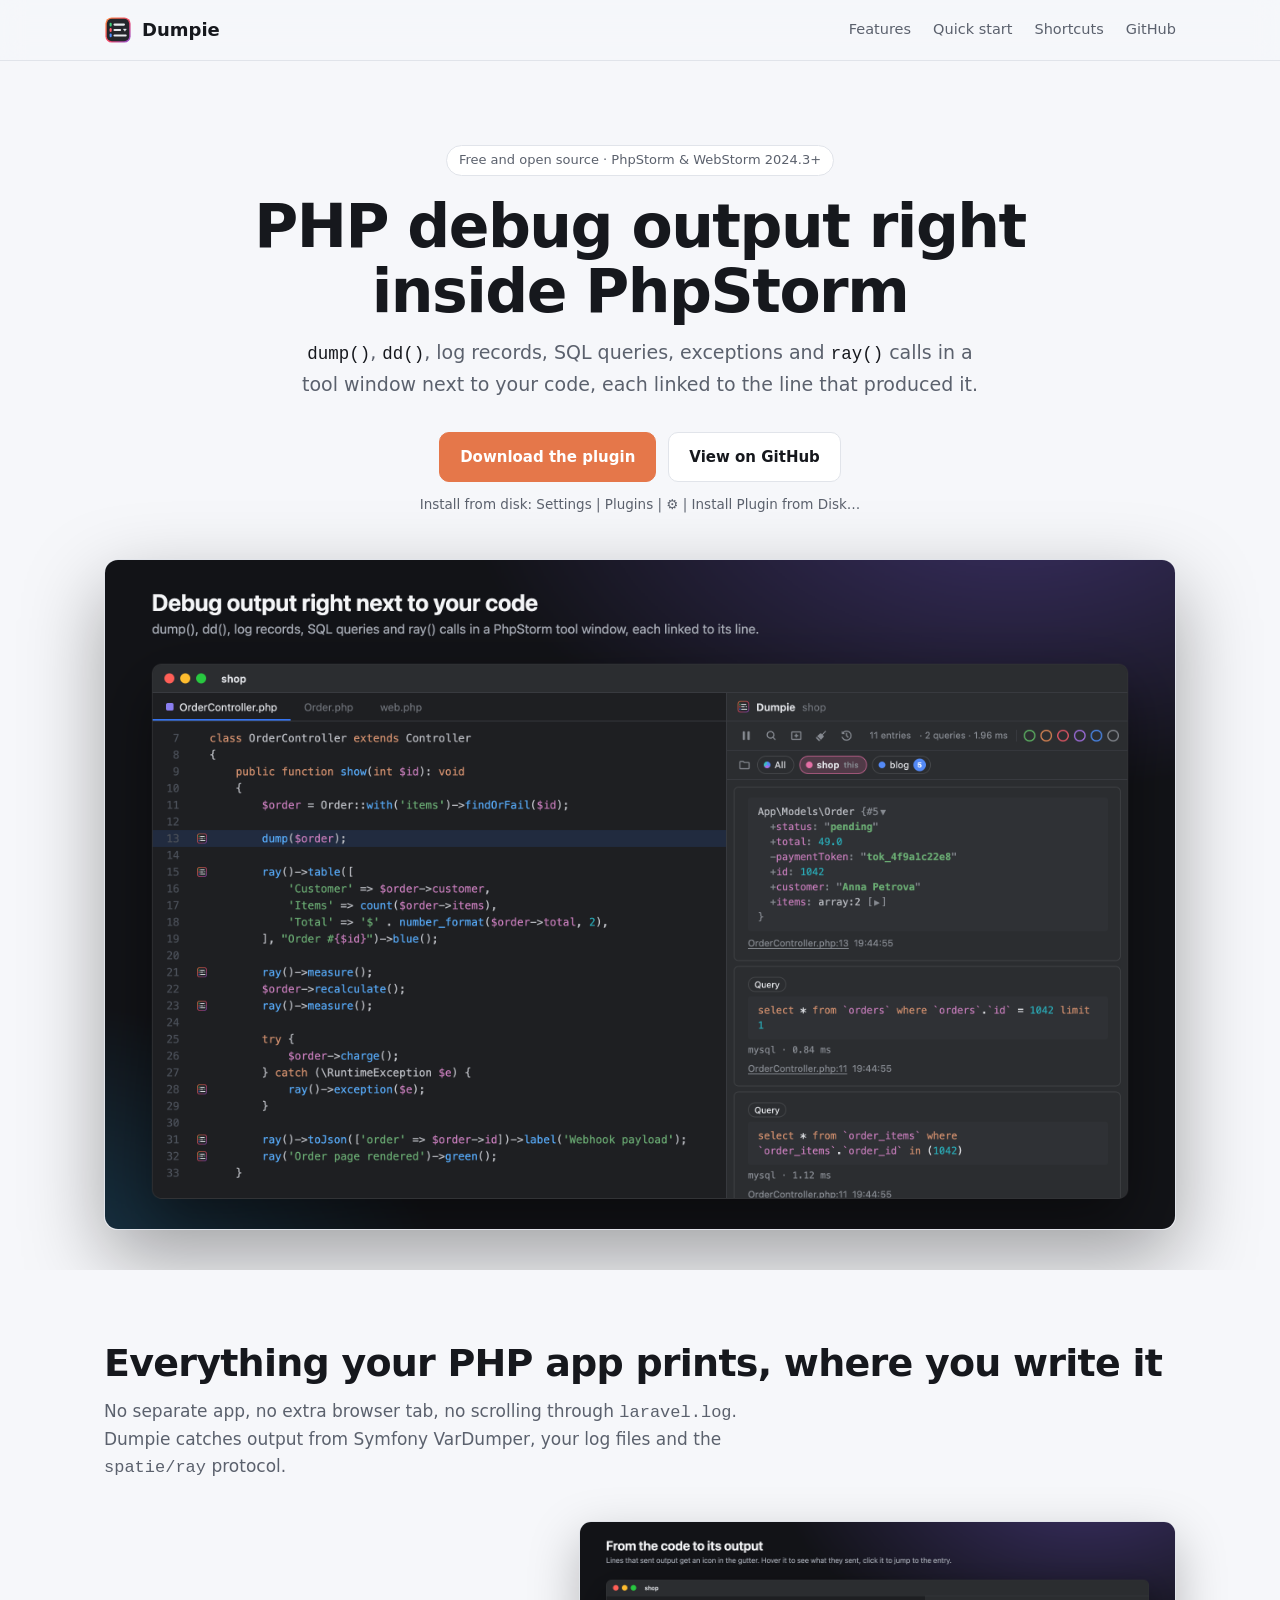
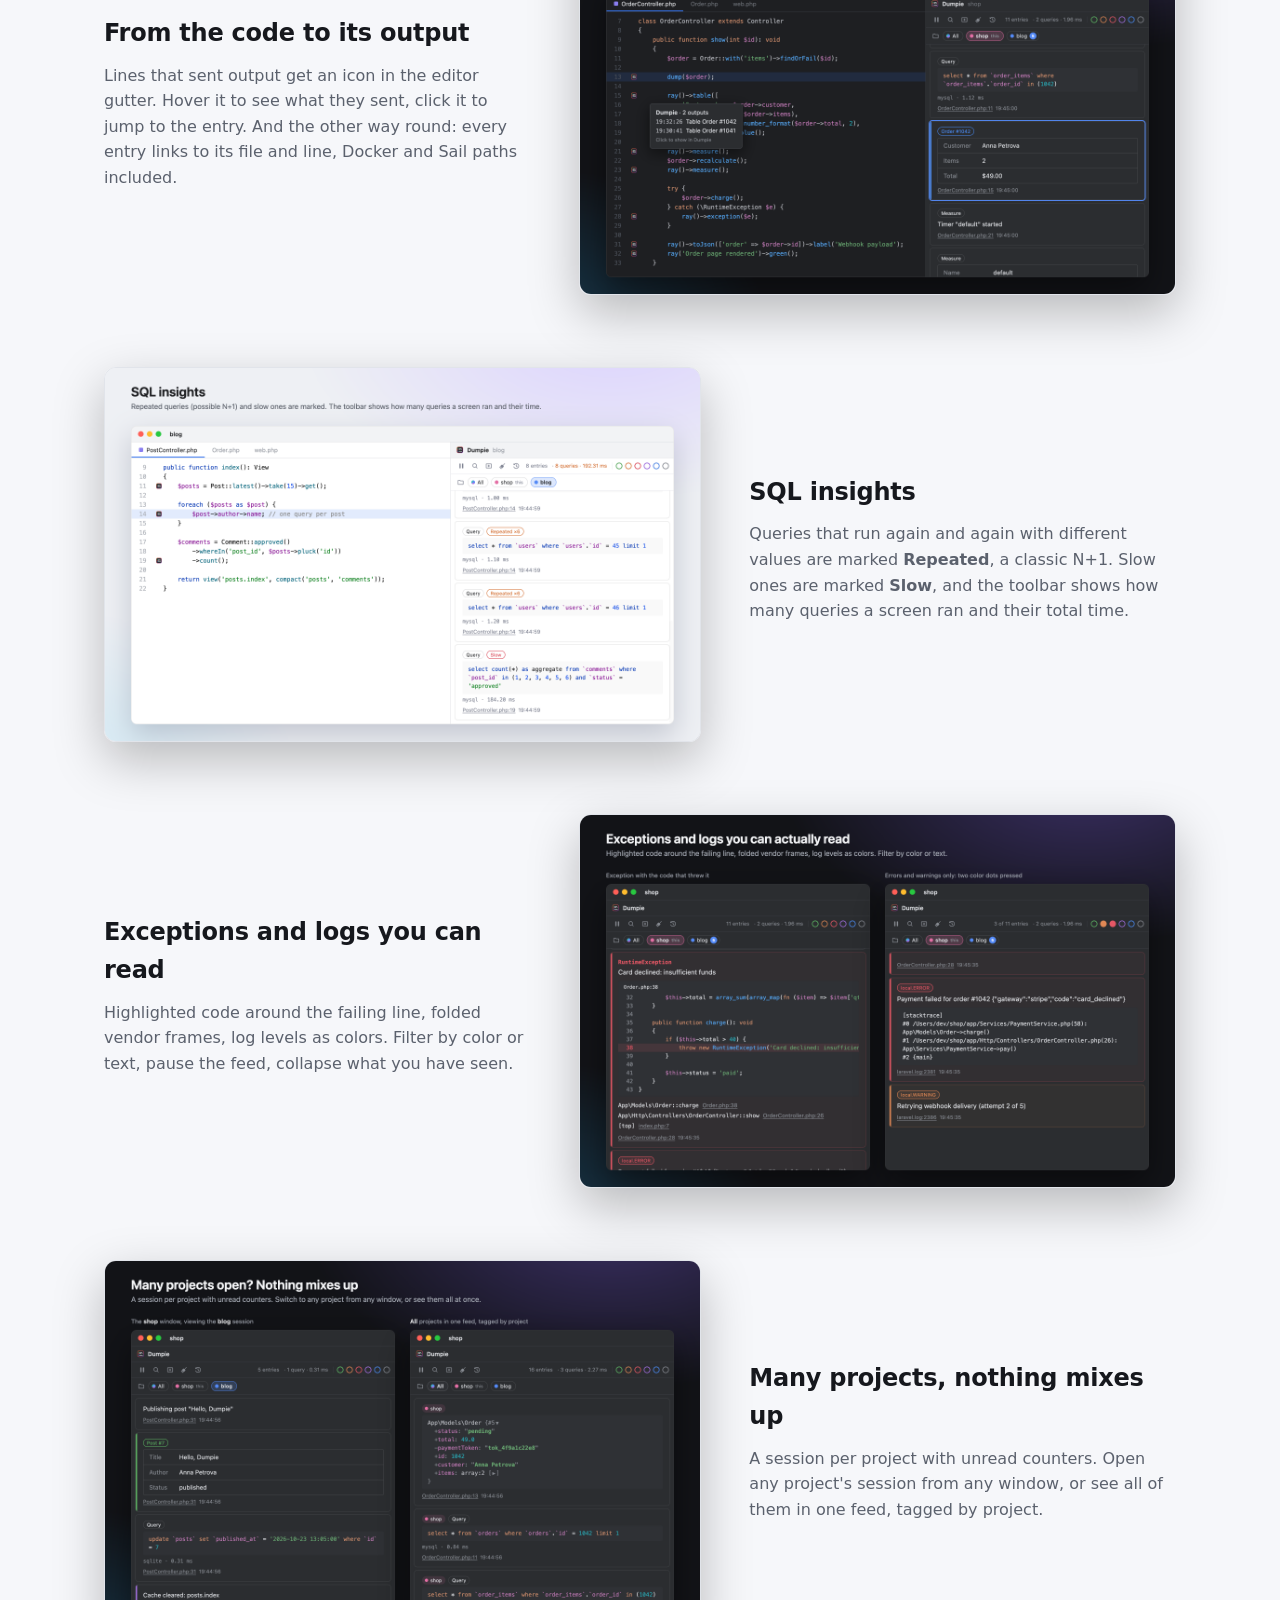
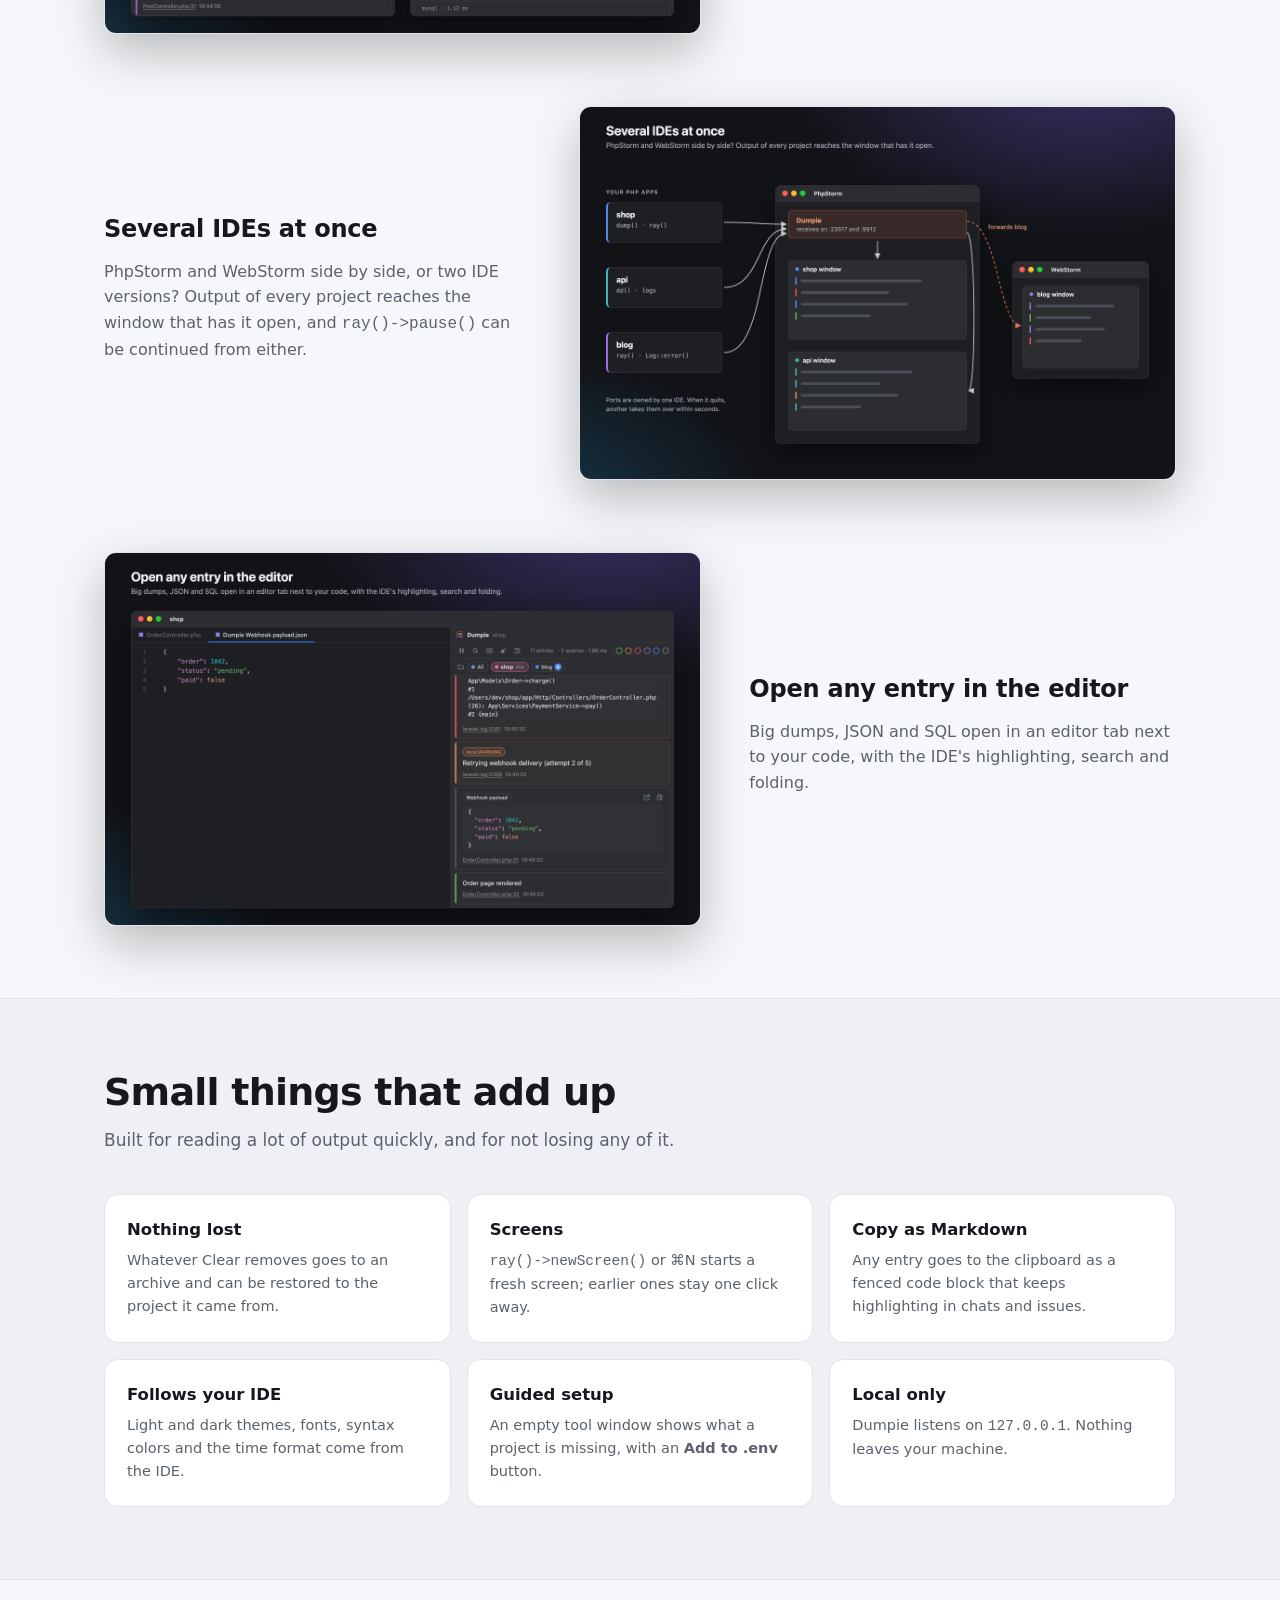
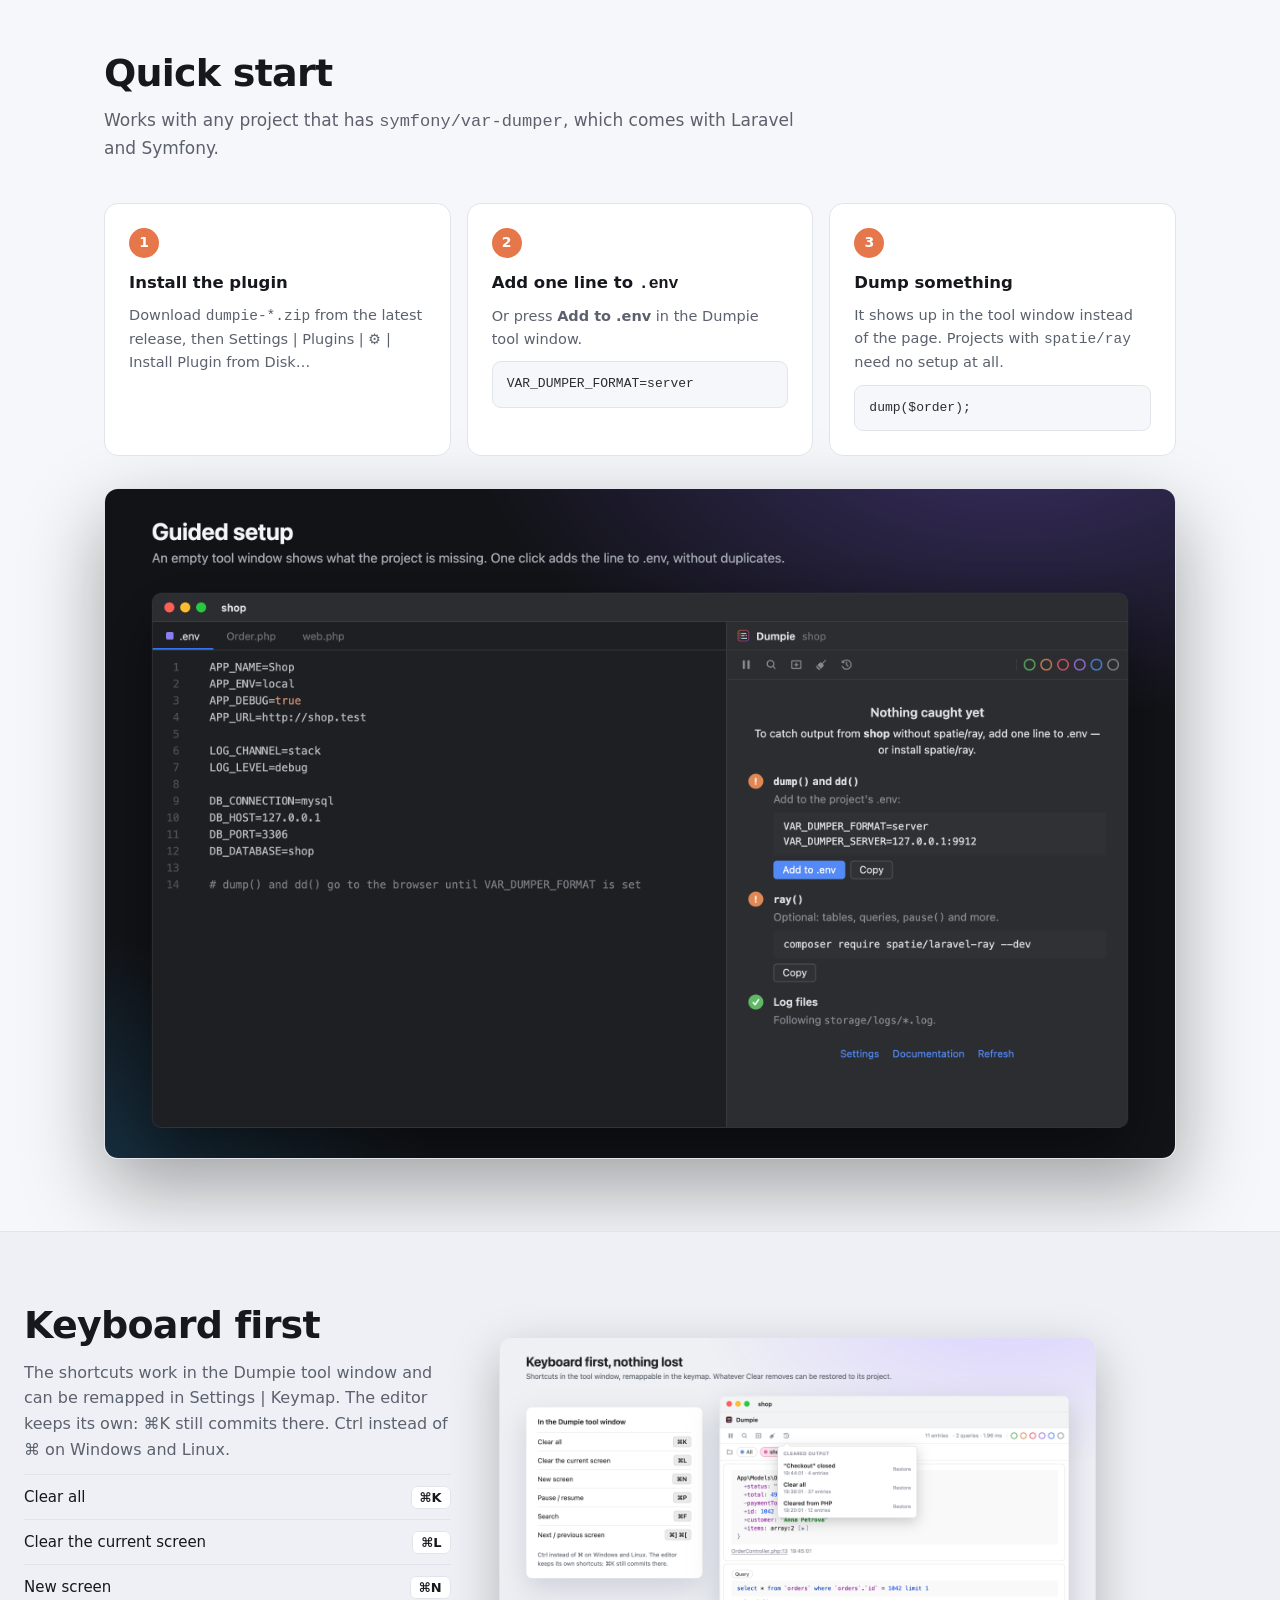
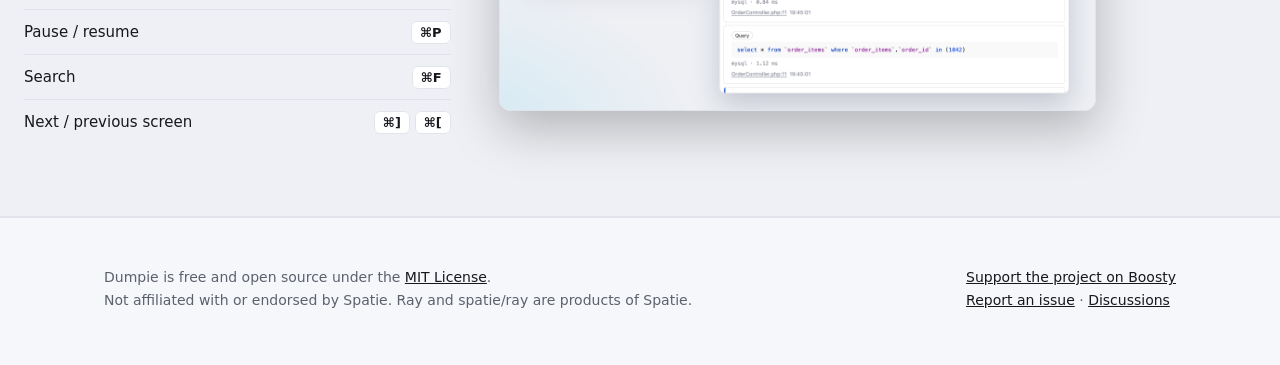
==== docs/index.html @ 767f767f "Add the project website for GitHub Pages" ====
<!doctype html>
<html lang="en">
<head>
<meta charset="utf-8">
<meta name="viewport" content="width=device-width, initial-scale=1">
<title>Dumpie — PHP debug output in PhpStorm</title>
<meta name="description" content="dump(), dd(), log records, SQL queries, exceptions and ray() calls in a PhpStorm tool window, each linked to the line that produced it. Free and open source.">
<meta property="og:title" content="Dumpie — PHP debug output in PhpStorm">
<meta property="og:description" content="dump(), dd(), logs, SQL and ray() right next to your code. Free and open source.">
<meta property="og:image" content="https://sadonsergey.github.io/dumpie/marketplace/01-hero.png">
<link rel="icon" href="icon.svg" type="image/svg+xml">
<style>
:root {
    --bg: #0f1013;
    --bg-2: #16181d;
    --card: #1b1d22;
    --line: #2a2d34;
    --fg: #eceef2;
    --muted: #a0a5af;
    --accent: #e5774a;
    --accent-2: #8f7cf5;
    --code: #c7cad1;
    --radius: 14px;
    --max: 1120px;
}
@media (prefers-color-scheme: light) {
    :root {
        --bg: #f6f7fa;
        --bg-2: #eef0f5;
        --card: #ffffff;
        --line: #e1e4ea;
        --fg: #16181d;
        --muted: #5b616d;
        --code: #2b2d33;
    }
}
* { box-sizing: border-box; }
html { scroll-behavior: smooth; }
body {
    margin: 0;
    background: var(--bg);
    color: var(--fg);
    font: 16px/1.6 -apple-system, BlinkMacSystemFont, "Segoe UI", Inter, system-ui, sans-serif;
    -webkit-font-smoothing: antialiased;
}
a { color: inherit; }
img { display: block; max-width: 100%; height: auto; }
code, pre { font-family: "JetBrains Mono", ui-monospace, Menlo, Consolas, monospace; }
.wrap { max-width: var(--max); margin: 0 auto; padding: 0 24px; }

/* Navigation */
nav { position: sticky; top: 0; z-index: 10; backdrop-filter: blur(12px); background: color-mix(in srgb, var(--bg) 80%, transparent); border-bottom: 1px solid var(--line); }
nav .wrap { display: flex; align-items: center; gap: 24px; height: 60px; }
.brand { display: flex; align-items: center; gap: 10px; font-weight: 700; font-size: 18px; text-decoration: none; }
.brand img { width: 28px; height: 28px; }
nav .links { margin-left: auto; display: flex; gap: 22px; font-size: 14.5px; }
nav .links a { text-decoration: none; color: var(--muted); }
nav .links a:hover { color: var(--fg); }

/* Hero */
.hero { padding: 84px 0 40px; text-align: center; position: relative; overflow: hidden; }
.hero::before {
    content: ""; position: absolute; inset: -40% -10% auto; height: 520px; z-index: -1;
    background: radial-gradient(600px 300px at 30% 40%, color-mix(in srgb, var(--accent-2) 30%, transparent), transparent 70%),
                radial-gradient(600px 300px at 70% 30%, color-mix(in srgb, var(--accent) 22%, transparent), transparent 70%);
}
.badge { display: inline-block; padding: 4px 12px; border: 1px solid var(--line); border-radius: 999px; font-size: 13px; color: var(--muted); background: var(--card); }
h1 { margin: 18px auto 14px; max-width: 820px; font-size: clamp(36px, 5.4vw, 60px); line-height: 1.08; letter-spacing: -.025em; }
.lead { margin: 0 auto; max-width: 680px; font-size: 19px; color: var(--muted); }
.lead code { color: var(--fg); font-size: .92em; }
.cta { display: flex; justify-content: center; gap: 12px; margin: 32px 0 12px; flex-wrap: wrap; }
.btn { display: inline-flex; align-items: center; gap: 8px; padding: 12px 20px; border-radius: 10px; font-weight: 600; font-size: 15px; text-decoration: none; border: 1px solid var(--line); background: var(--card); }
.btn.primary { background: var(--accent); border-color: var(--accent); color: #fff; }
.btn:hover { filter: brightness(1.06); }
.note { font-size: 13.5px; color: var(--muted); }
.shot { margin: 44px auto 0; border-radius: var(--radius); overflow: hidden; border: 1px solid var(--line); box-shadow: 0 30px 80px rgba(0, 0, 0, .35); }

/* Sections */
section { padding: 72px 0; }
section.alt { background: var(--bg-2); border-top: 1px solid var(--line); border-bottom: 1px solid var(--line); }
h2 { margin: 0 0 12px; font-size: clamp(28px, 3.4vw, 38px); letter-spacing: -.02em; line-height: 1.15; }
.section-lead { margin: 0 0 40px; max-width: 700px; color: var(--muted); font-size: 17px; }

/* Feature rows: text and screenshot side by side */
.feature { display: grid; grid-template-columns: 5fr 7fr; gap: 48px; align-items: center; margin: 0 0 72px; }
.feature:last-child { margin-bottom: 0; }
.feature.flip { grid-template-columns: 7fr 5fr; }
.feature.flip .text { order: 2; }
.feature h3 { margin: 0 0 10px; font-size: 24px; letter-spacing: -.01em; }
.feature p { margin: 0 0 12px; color: var(--muted); }
.feature ul { margin: 0; padding-left: 18px; color: var(--muted); }
.feature li { margin: 4px 0; }
.feature .media { border-radius: 12px; overflow: hidden; border: 1px solid var(--line); box-shadow: 0 18px 50px rgba(0, 0, 0, .25); }

/* Small feature grid */
.grid { display: grid; grid-template-columns: repeat(3, 1fr); gap: 16px; }
.card { padding: 22px; border-radius: var(--radius); background: var(--card); border: 1px solid var(--line); }
.card h4 { margin: 0 0 6px; font-size: 16.5px; }
.card p { margin: 0; font-size: 14.5px; color: var(--muted); }

/* Quick start */
.steps { display: grid; grid-template-columns: repeat(3, 1fr); gap: 16px; counter-reset: step; }
.step { padding: 24px; border-radius: var(--radius); background: var(--card); border: 1px solid var(--line); }
.step::before { counter-increment: step; content: counter(step); display: inline-grid; place-items: center; width: 30px; height: 30px; margin-bottom: 12px; border-radius: 50%; background: var(--accent); color: #fff; font-weight: 700; font-size: 14px; }
.step h4 { margin: 0 0 8px; font-size: 16.5px; }
.step p { margin: 0 0 10px; font-size: 14.5px; color: var(--muted); }
pre { margin: 0; padding: 12px 14px; border-radius: 9px; background: var(--bg); border: 1px solid var(--line); color: var(--code); font-size: 13px; overflow-x: auto; }

/* Shortcuts */
table { width: 100%; border-collapse: collapse; font-size: 15px; }
td { padding: 10px 0; border-top: 1px solid var(--line); }
td:last-child { text-align: right; white-space: nowrap; }
kbd { font: 600 13px -apple-system, system-ui, sans-serif; padding: 3px 8px; border-radius: 6px; background: var(--card); border: 1px solid var(--line); }

/* Footer */
footer { padding: 48px 0 60px; border-top: 1px solid var(--line); color: var(--muted); font-size: 14px; }
footer .wrap { display: flex; gap: 24px; flex-wrap: wrap; justify-content: space-between; }
footer a { color: var(--fg); }
.support { display: inline-flex; align-items: center; gap: 8px; }

@media (max-width: 860px) {
    .feature, .feature.flip { grid-template-columns: 1fr; gap: 22px; }
    .feature.flip .text { order: 0; }
    .grid, .steps { grid-template-columns: 1fr; }
    nav .links a.hide-sm { display: none; }
    .hero { padding-top: 56px; }
}
</style>
</head>
<body>

<nav>
    <div class="wrap">
        <a class="brand" href="#"><img src="icon.svg" alt="">Dumpie</a>
        <div class="links">
            <a href="#features">Features</a>
            <a href="#start" class="hide-sm">Quick start</a>
            <a href="#shortcuts" class="hide-sm">Shortcuts</a>
            <a href="https://github.com/sadonsergey/dumpie">GitHub</a>
        </div>
    </div>
</nav>

<header class="hero">
    <div class="wrap">
        <span class="badge">Free and open source · PhpStorm &amp; WebStorm 2024.3+</span>
        <h1>PHP debug output right inside PhpStorm</h1>
        <p class="lead"><code>dump()</code>, <code>dd()</code>, log records, SQL queries, exceptions and <code>ray()</code> calls in a tool window
            next to your code, each linked to the line that produced it.</p>
        <div class="cta">
            <a class="btn primary" href="https://github.com/sadonsergey/dumpie/releases/latest">Download the plugin</a>
            <a class="btn" href="https://github.com/sadonsergey/dumpie">View on GitHub</a>
        </div>
        <div class="note">Install from disk: Settings | Plugins | ⚙ | Install Plugin from Disk…</div>
        <div class="shot"><img src="marketplace/01-hero.png" alt="Dumpie next to the code in PhpStorm" width="2560" height="1600"></div>
    </div>
</header>

<section id="features">
    <div class="wrap">
        <h2>Everything your PHP app prints, where you write it</h2>
        <p class="section-lead">No separate app, no extra browser tab, no scrolling through <code>laravel.log</code>. Dumpie catches output from
            Symfony VarDumper, your log files and the <code>spatie/ray</code> protocol.</p>

        <div class="feature">
            <div class="text">
                <h3>From the code to its output</h3>
                <p>Lines that sent output get an icon in the editor gutter. Hover it to see what they sent, click it to jump to the entry.
                    And the other way round: every entry links to its file and line, Docker and Sail paths included.</p>
            </div>
            <div class="media"><img src="marketplace/06-gutter.png" alt="Gutter icon with a tooltip and the revealed entry" loading="lazy" width="2560" height="1600"></div>
        </div>

        <div class="feature flip">
            <div class="text">
                <h3>SQL insights</h3>
                <p>Queries that run again and again with different values are marked <b>Repeated</b>, a classic N+1. Slow ones are marked
                    <b>Slow</b>, and the toolbar shows how many queries a screen ran and their total time.</p>
            </div>
            <div class="media"><img src="marketplace/05-sql.png" alt="Repeated and slow queries" loading="lazy" width="2560" height="1600"></div>
        </div>

        <div class="feature">
            <div class="text">
                <h3>Exceptions and logs you can read</h3>
                <p>Highlighted code around the failing line, folded vendor frames, log levels as colors. Filter by color or text, pause the
                    feed, collapse what you have seen.</p>
            </div>
            <div class="media"><img src="marketplace/04-errors.png" alt="Exception with code, and errors only" loading="lazy" width="2560" height="1600"></div>
        </div>

        <div class="feature flip">
            <div class="text">
                <h3>Many projects, nothing mixes up</h3>
                <p>A session per project with unread counters. Open any project's session from any window, or see all of them in one feed,
                    tagged by project.</p>
            </div>
            <div class="media"><img src="marketplace/02-sessions.png" alt="Sessions of two projects" loading="lazy" width="2560" height="1600"></div>
        </div>

        <div class="feature">
            <div class="text">
                <h3>Several IDEs at once</h3>
                <p>PhpStorm and WebStorm side by side, or two IDE versions? Output of every project reaches the window that has it open,
                    and <code>ray()->pause()</code> can be continued from either.</p>
            </div>
            <div class="media"><img src="marketplace/03-ides.png" alt="Output routed between IDEs" loading="lazy" width="2560" height="1600"></div>
        </div>

        <div class="feature flip">
            <div class="text">
                <h3>Open any entry in the editor</h3>
                <p>Big dumps, JSON and SQL open in an editor tab next to your code, with the IDE's highlighting, search and folding.</p>
            </div>
            <div class="media"><img src="marketplace/08-open.png" alt="An entry opened in an editor tab" loading="lazy" width="2560" height="1600"></div>
        </div>
    </div>
</section>

<section class="alt">
    <div class="wrap">
        <h2>Small things that add up</h2>
        <p class="section-lead">Built for reading a lot of output quickly, and for not losing any of it.</p>
        <div class="grid">
            <div class="card"><h4>Nothing lost</h4><p>Whatever Clear removes goes to an archive and can be restored to the project it came from.</p></div>
            <div class="card"><h4>Screens</h4><p><code>ray()->newScreen()</code> or ⌘N starts a fresh screen; earlier ones stay one click away.</p></div>
            <div class="card"><h4>Copy as Markdown</h4><p>Any entry goes to the clipboard as a fenced code block that keeps highlighting in chats and issues.</p></div>
            <div class="card"><h4>Follows your IDE</h4><p>Light and dark themes, fonts, syntax colors and the time format come from the IDE.</p></div>
            <div class="card"><h4>Guided setup</h4><p>An empty tool window shows what a project is missing, with an <b>Add to .env</b> button.</p></div>
            <div class="card"><h4>Local only</h4><p>Dumpie listens on <code>127.0.0.1</code>. Nothing leaves your machine.</p></div>
        </div>
    </div>
</section>

<section id="start">
    <div class="wrap">
        <h2>Quick start</h2>
        <p class="section-lead">Works with any project that has <code>symfony/var-dumper</code>, which comes with Laravel and Symfony.</p>
        <div class="steps">
            <div class="step">
                <h4>Install the plugin</h4>
                <p>Download <code>dumpie-*.zip</code> from the latest release, then Settings | Plugins | ⚙ | Install Plugin from Disk…</p>
            </div>
            <div class="step">
                <h4>Add one line to <code>.env</code></h4>
                <p>Or press <b>Add to .env</b> in the Dumpie tool window.</p>
                <pre>VAR_DUMPER_FORMAT=server</pre>
            </div>
            <div class="step">
                <h4>Dump something</h4>
                <p>It shows up in the tool window instead of the page. Projects with <code>spatie/ray</code> need no setup at all.</p>
                <pre>dump($order);</pre>
            </div>
        </div>
        <div class="media shot" style="margin-top:32px"><img src="marketplace/09-setup.png" alt="Setup hints in the empty tool window" loading="lazy" width="2560" height="1600"></div>
    </div>
</section>

<section id="shortcuts" class="alt">
    <div class="wrap feature">
        <div class="text">
            <h2>Keyboard first</h2>
            <p>The shortcuts work in the Dumpie tool window and can be remapped in Settings | Keymap. The editor keeps its own: ⌘K still
                commits there. Ctrl instead of ⌘ on Windows and Linux.</p>
            <table>
                <tr><td>Clear all</td><td><kbd>⌘K</kbd></td></tr>
                <tr><td>Clear the current screen</td><td><kbd>⌘L</kbd></td></tr>
                <tr><td>New screen</td><td><kbd>⌘N</kbd></td></tr>
                <tr><td>Pause / resume</td><td><kbd>⌘P</kbd></td></tr>
                <tr><td>Search</td><td><kbd>⌘F</kbd></td></tr>
                <tr><td>Next / previous screen</td><td><kbd>⌘]</kbd> <kbd>⌘[</kbd></td></tr>
            </table>
        </div>
        <div class="media"><img src="marketplace/07-keys.png" alt="Shortcuts and the archive of cleared output" loading="lazy" width="2560" height="1600"></div>
    </div>
</section>

<footer>
    <div class="wrap">
        <div>Dumpie is free and open source under the <a href="https://github.com/sadonsergey/dumpie/blob/main/LICENSE">MIT License</a>.<br>
            Not affiliated with or endorsed by Spatie. Ray and spatie/ray are products of Spatie.</div>
        <div>
            <a class="support" href="https://boosty.to/sadonsergey/donate">Support the project on Boosty</a><br>
            <a href="https://github.com/sadonsergey/dumpie/issues">Report an issue</a> ·
            <a href="https://github.com/sadonsergey/dumpie/discussions">Discussions</a>
        </div>
    </div>
</footer>

</body>
</html>
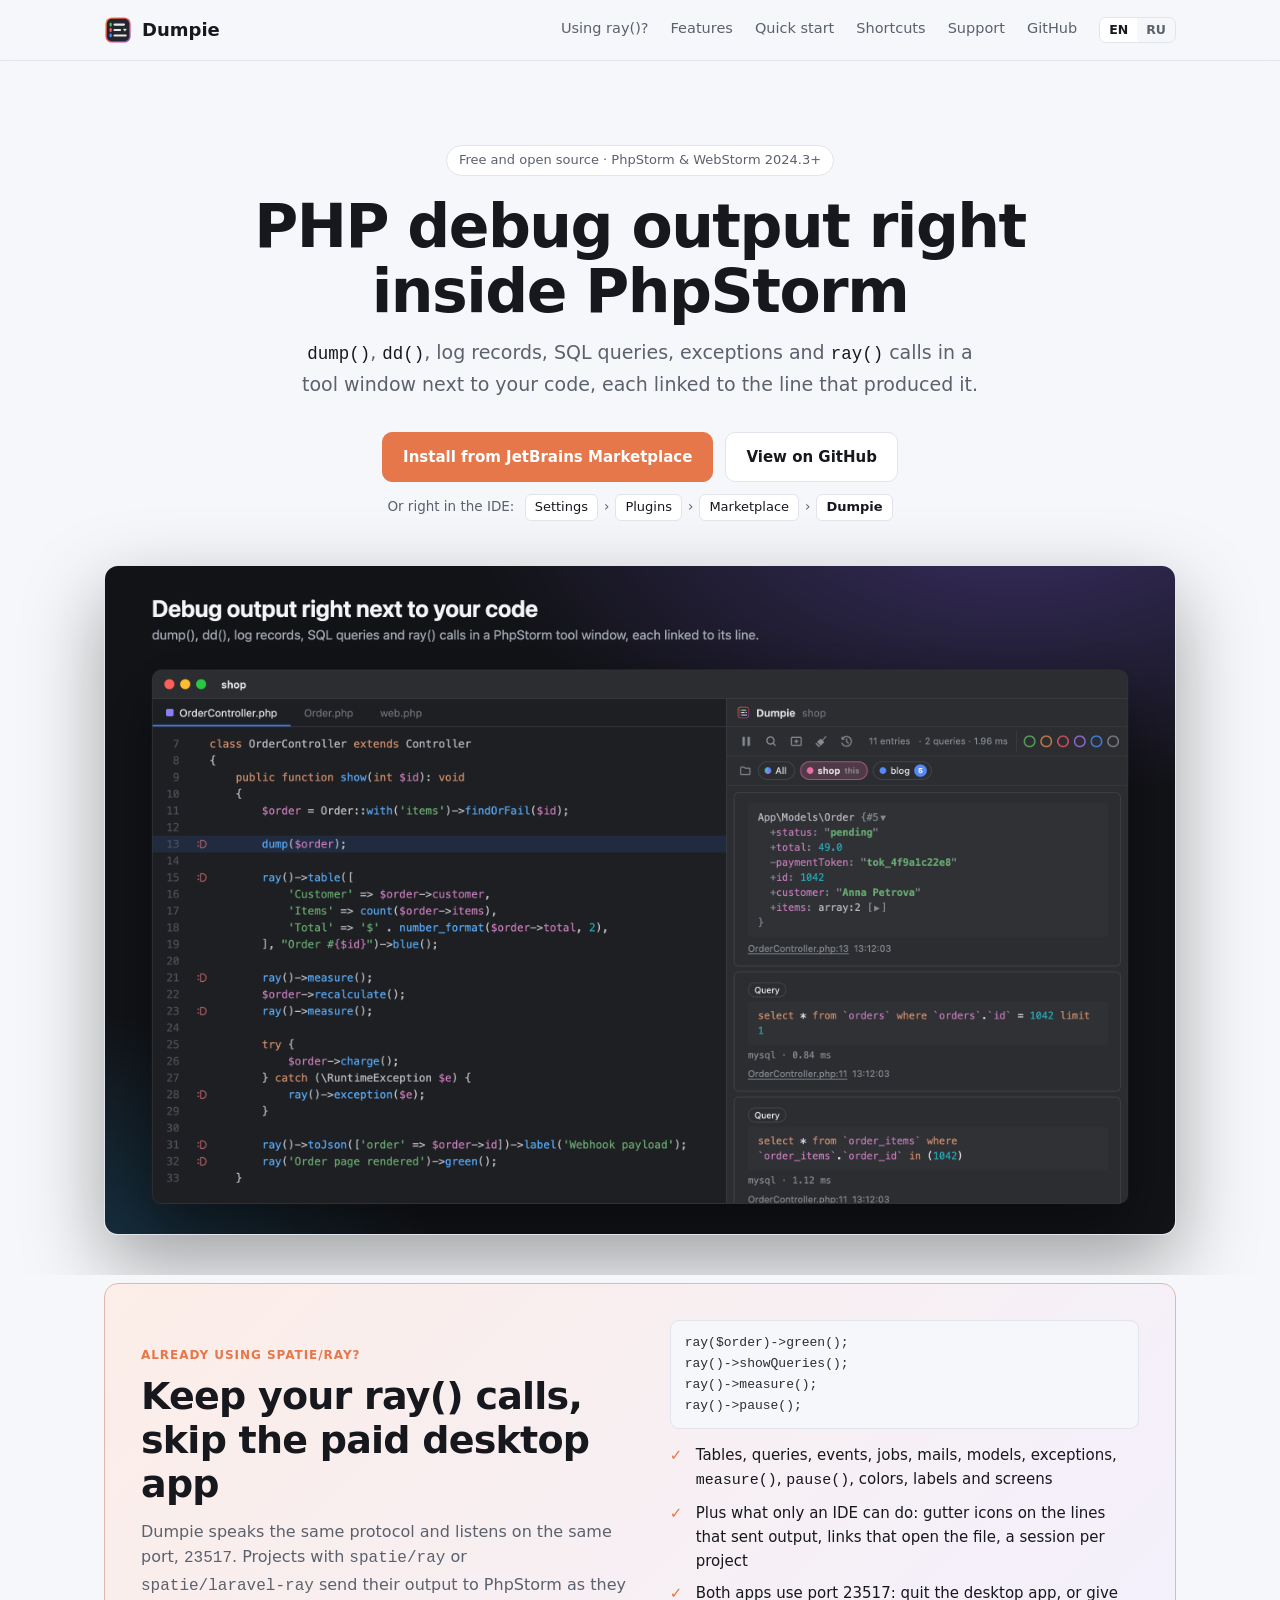
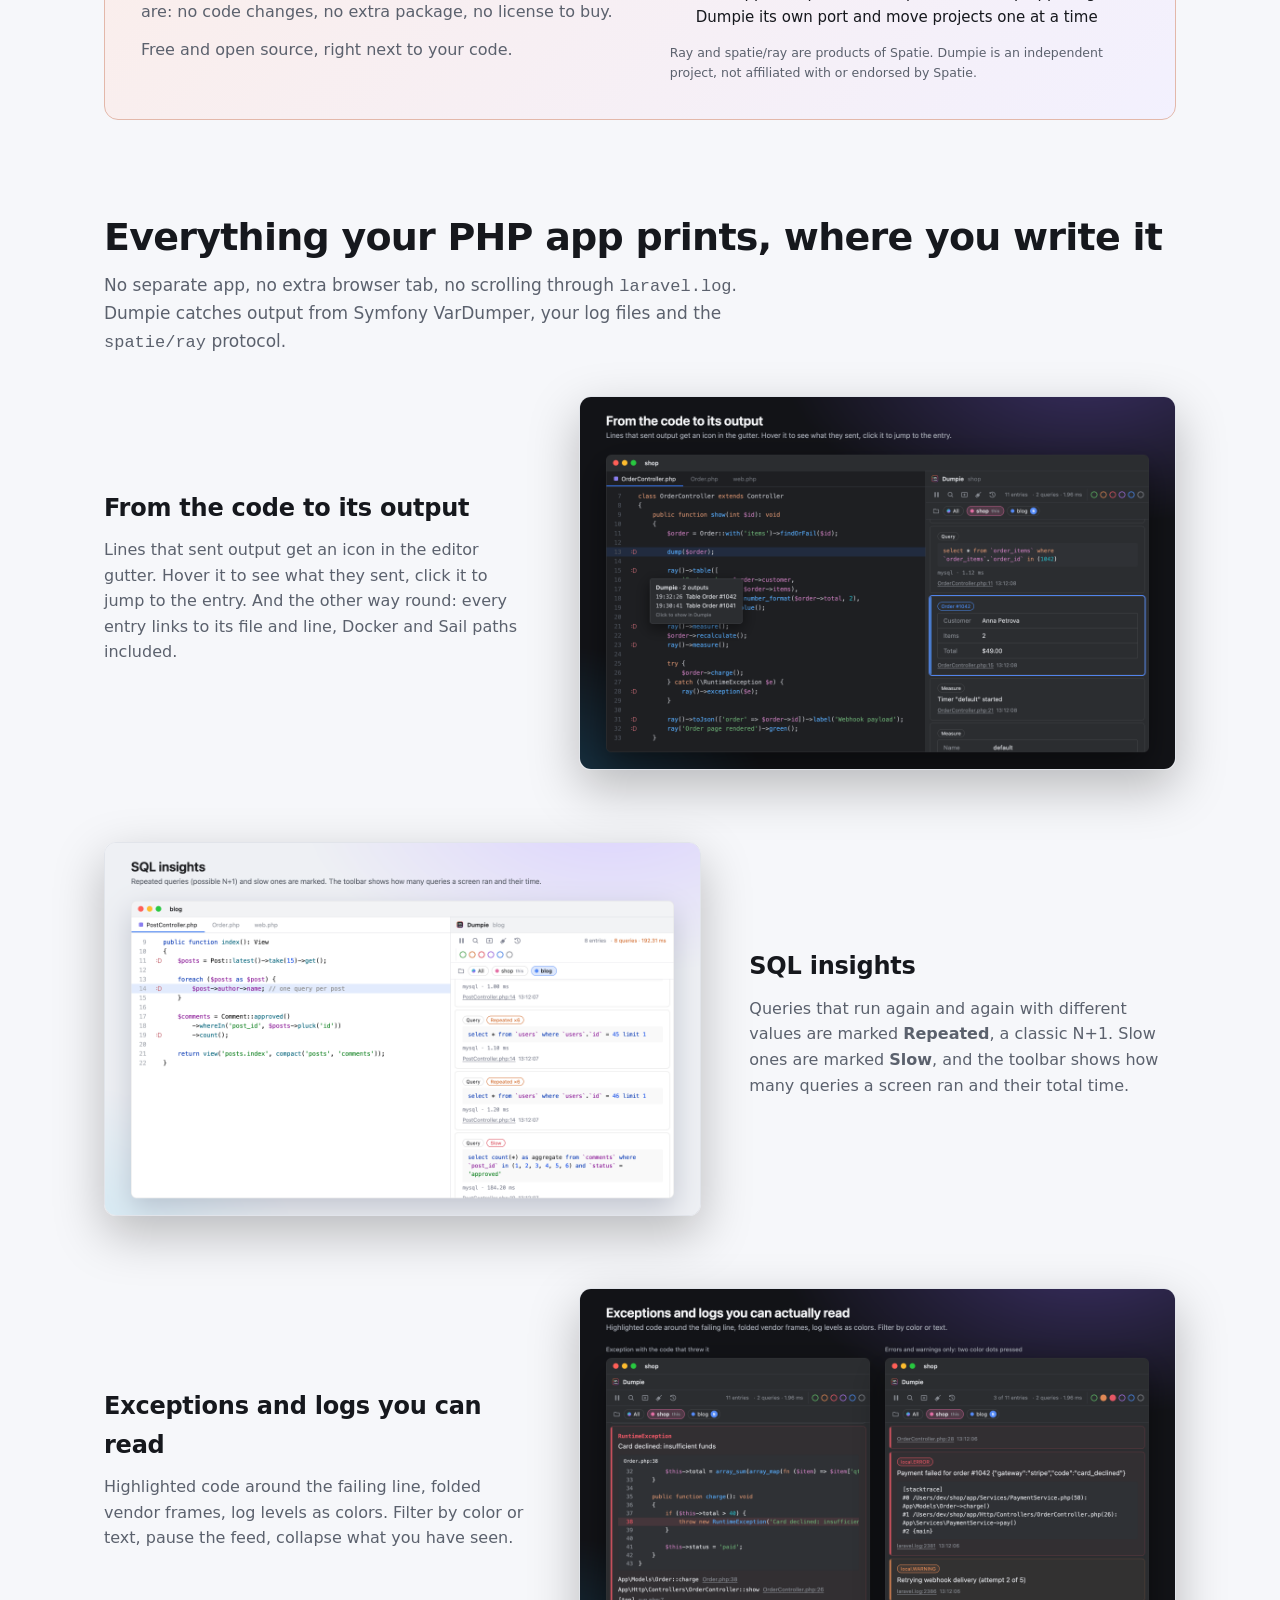
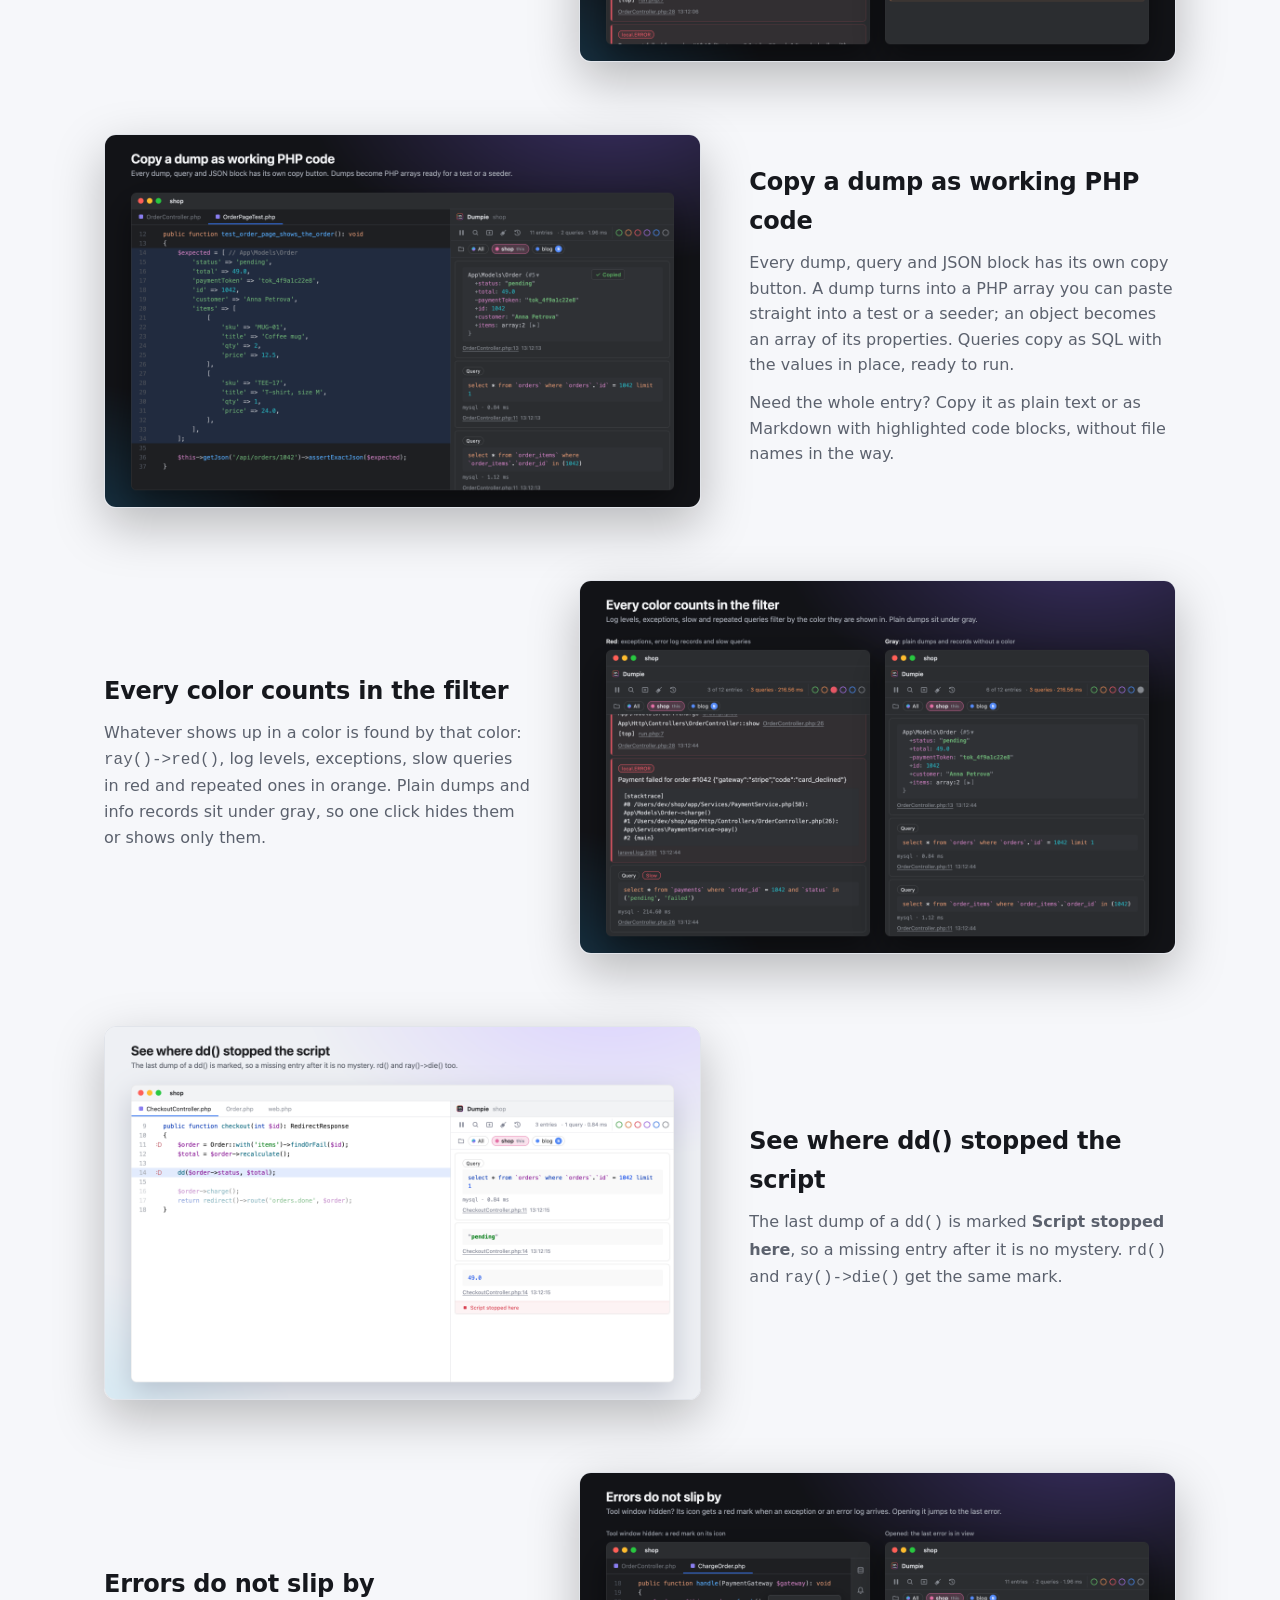
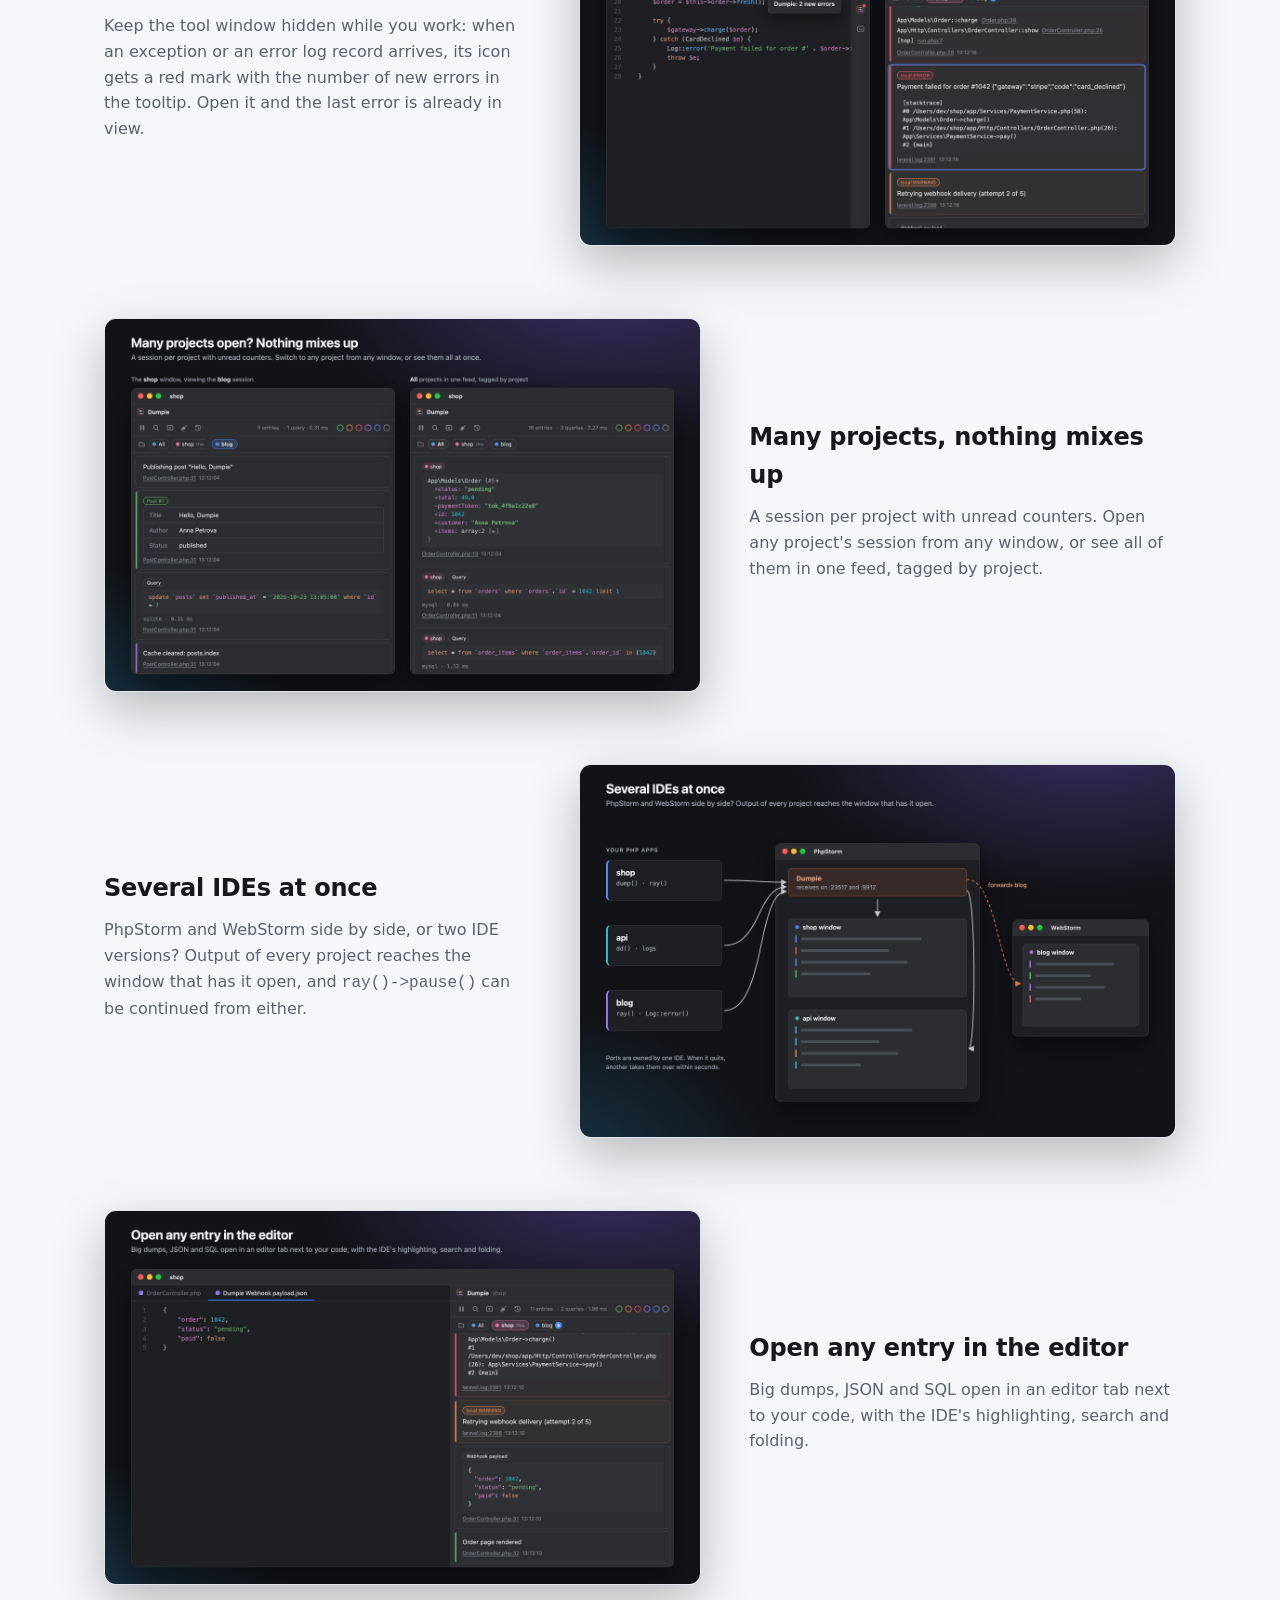
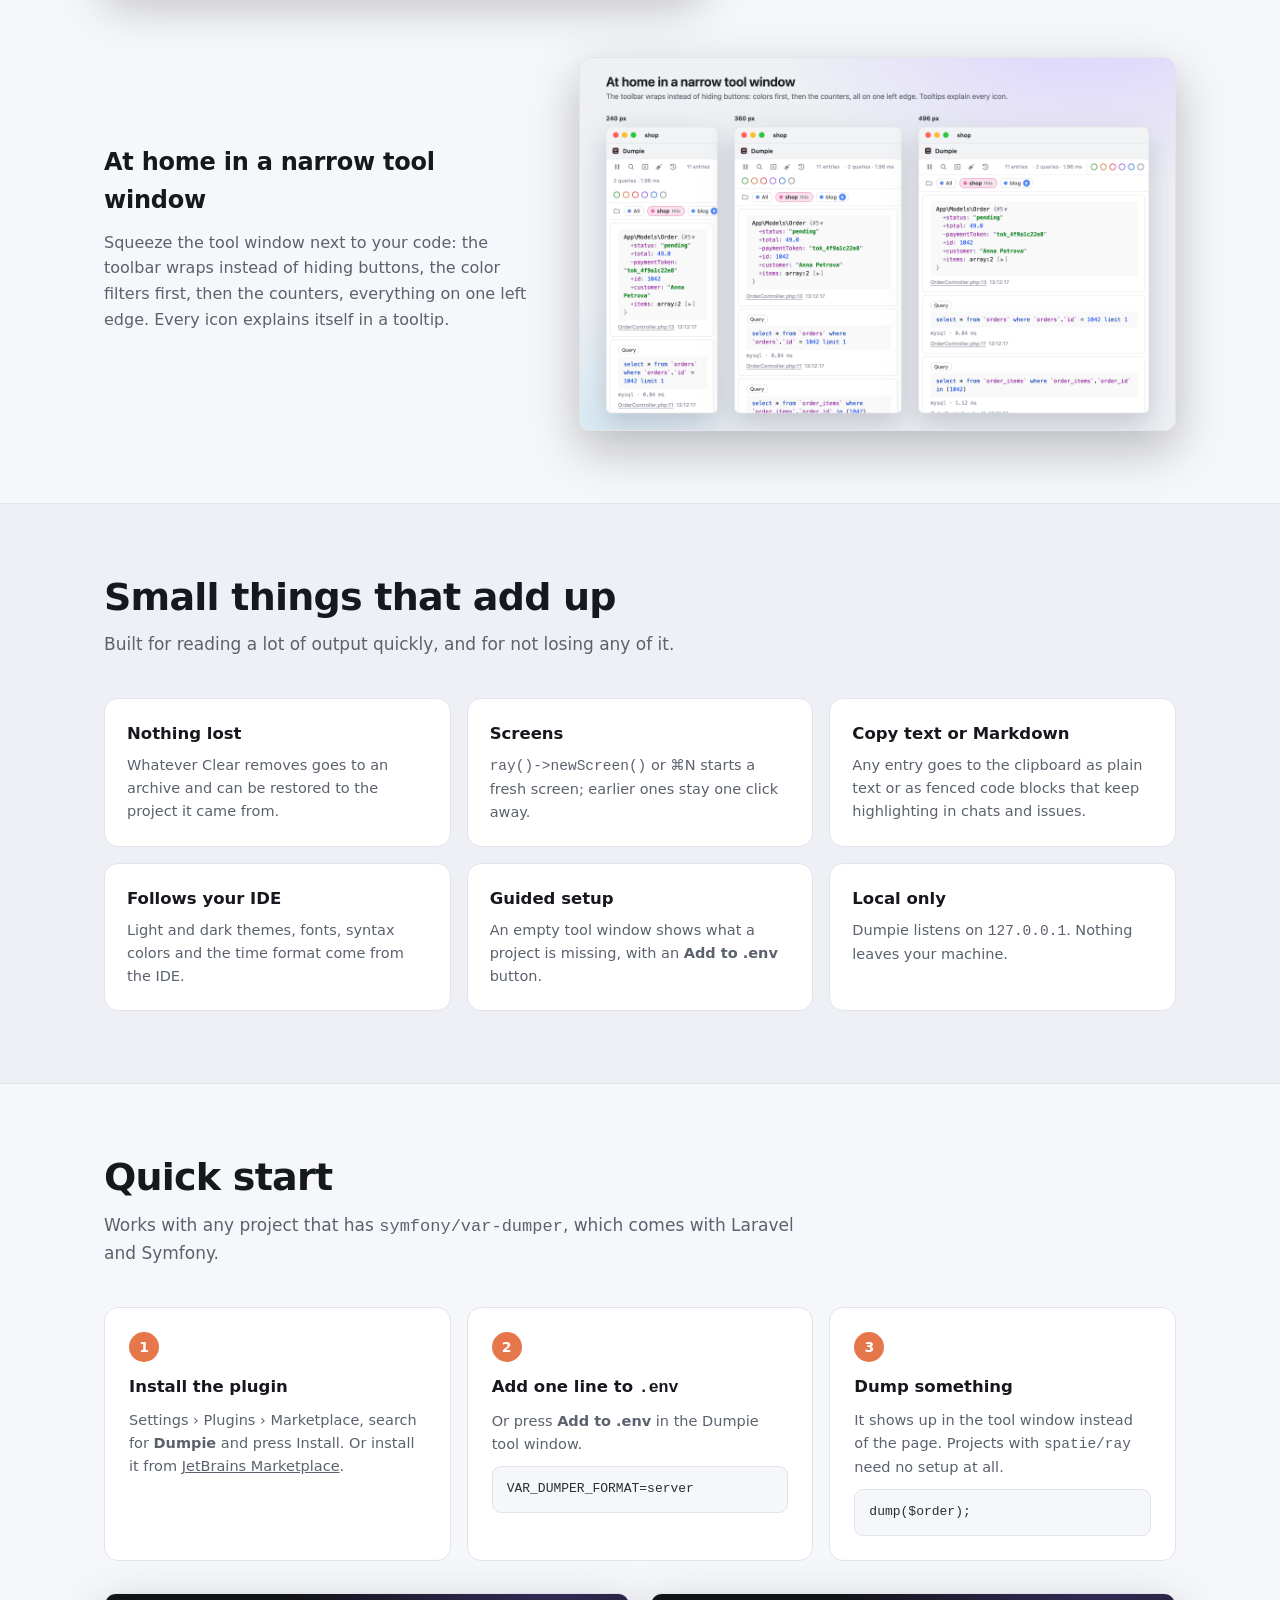
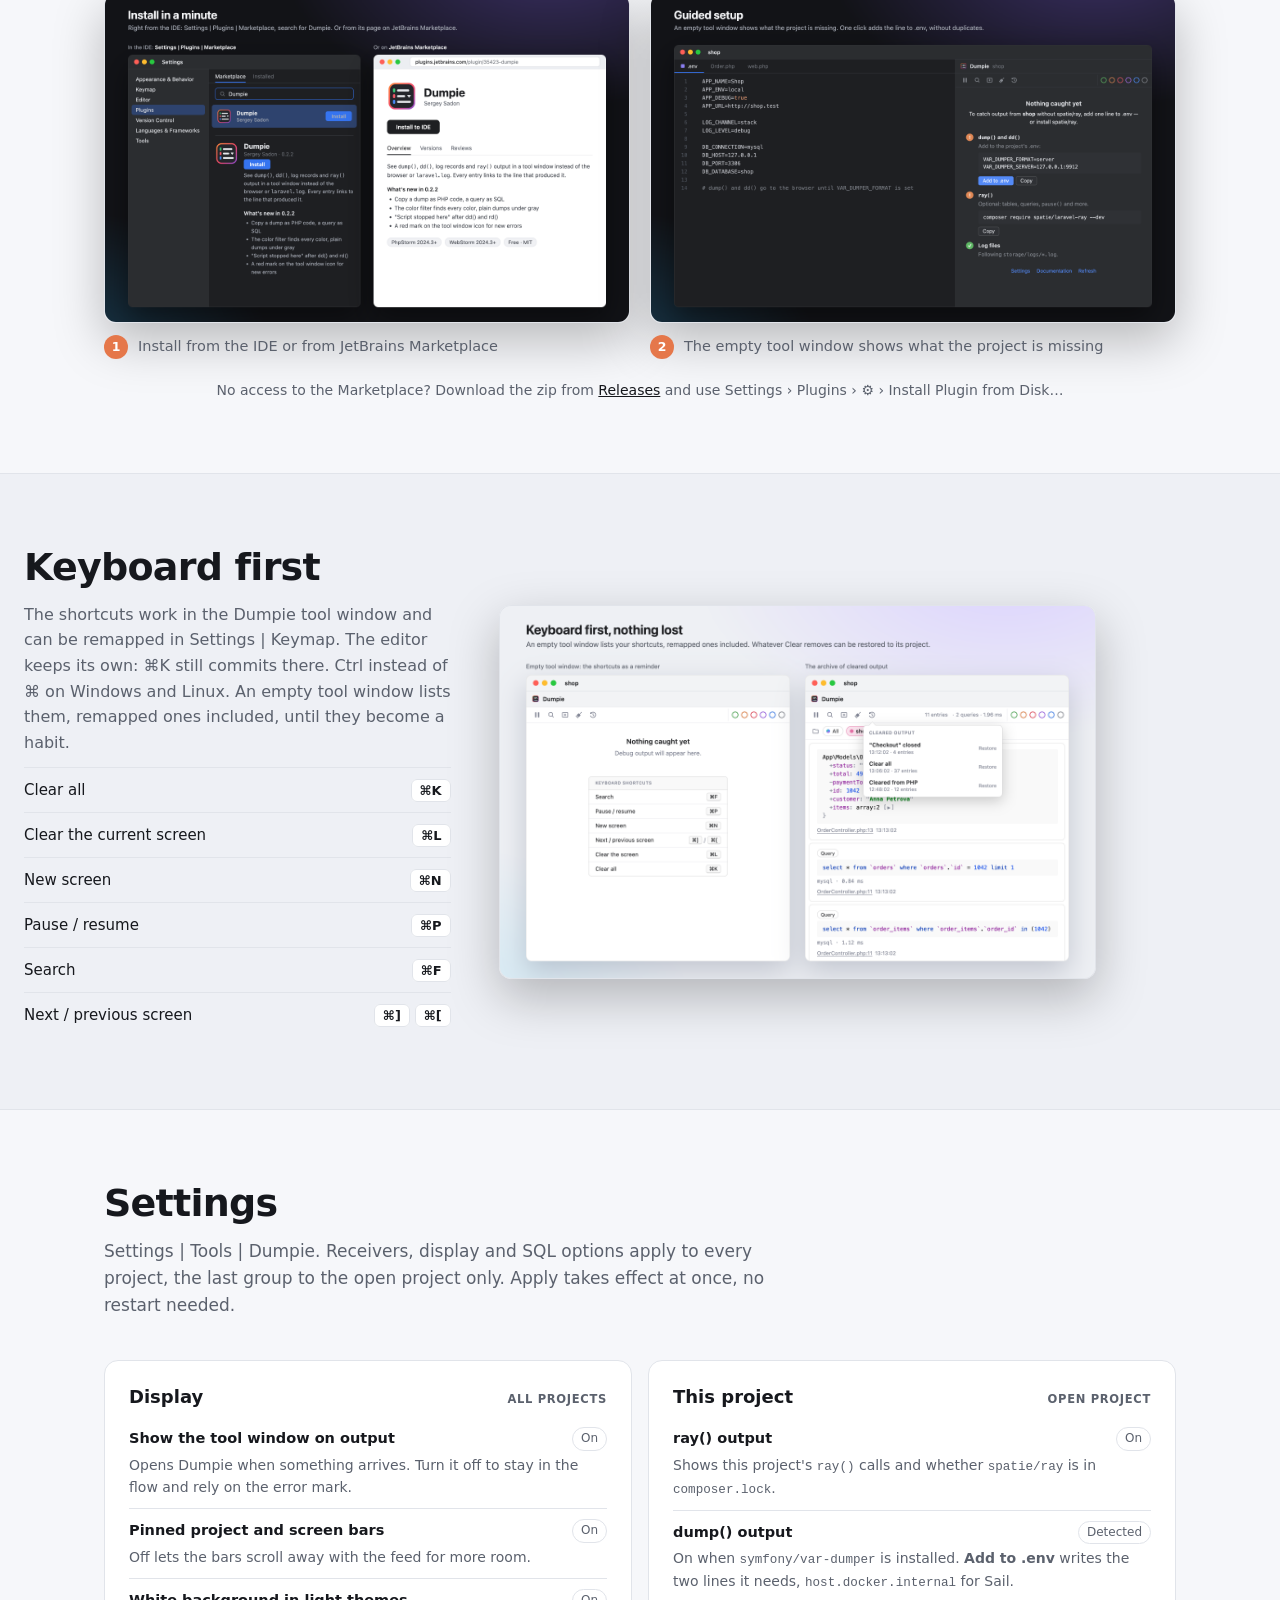
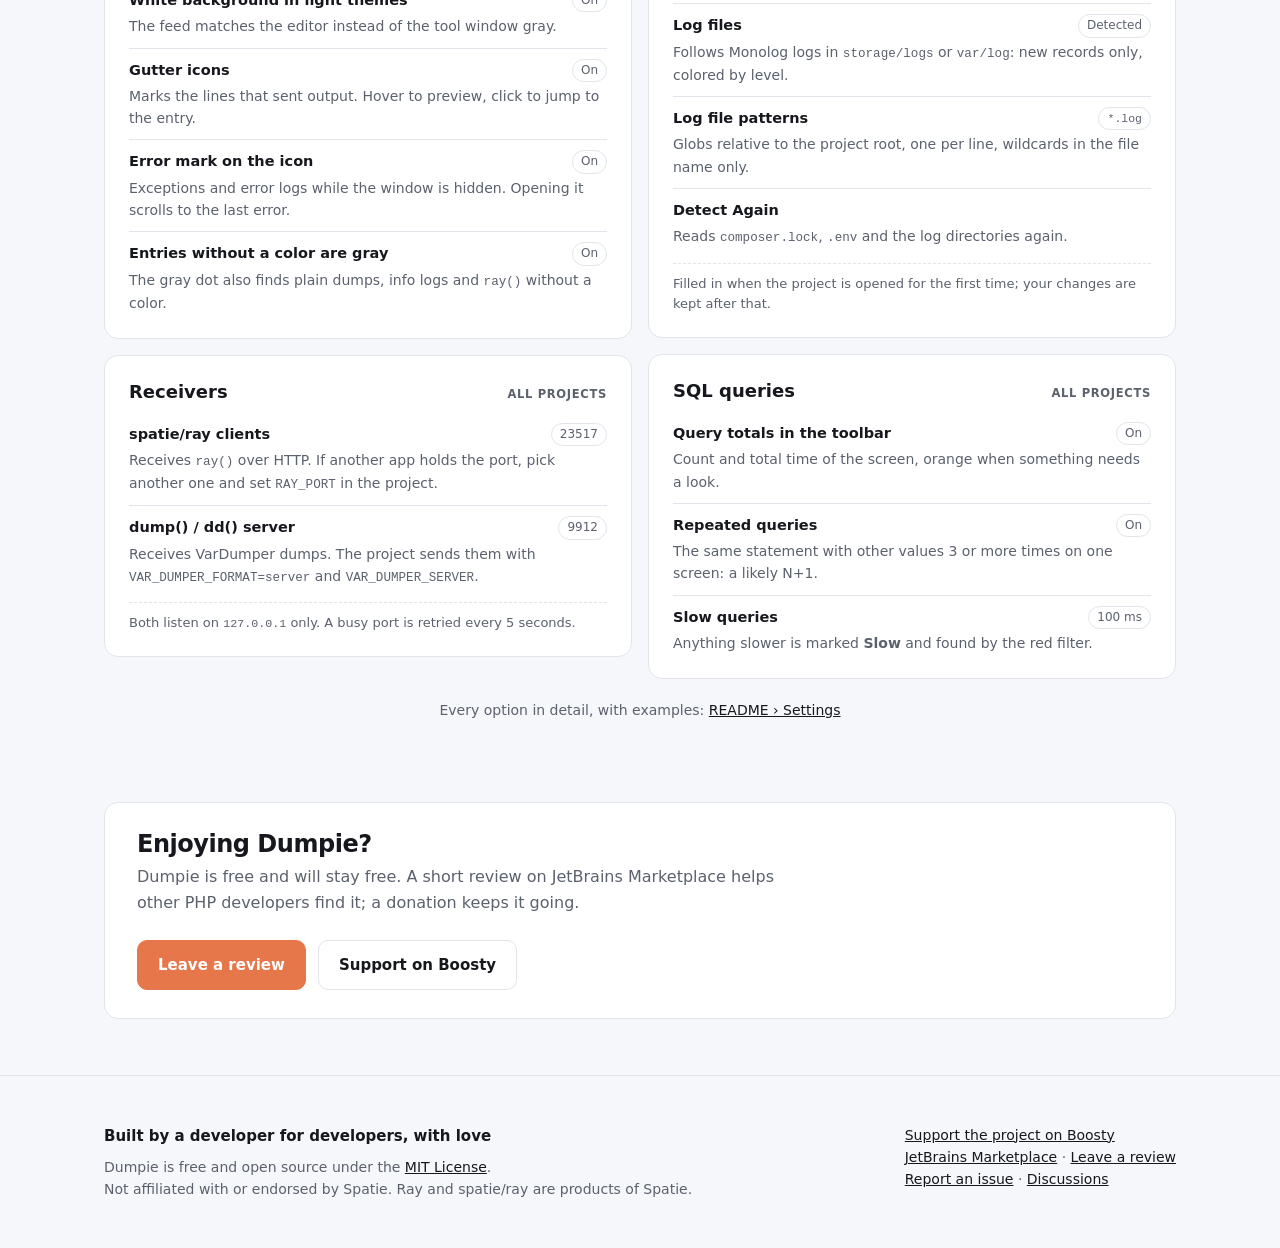
==== commit 07ad0e58: "Docs for 0.2.2: new screenshots, Russian site, settings reference - 16 marketplace screenshots, five" ====
--- a/docs/index.html
+++ b/docs/index.html
@@ -9,123 +9,10 @@
 <meta property="og:description" content="dump(), dd(), logs, SQL and ray() right next to your code. Free and open source.">
 <meta property="og:image" content="https://sadonsergey.github.io/dumpie/marketplace/01-hero.png">
 <link rel="icon" href="icon.svg" type="image/svg+xml">
-<style>
-:root {
-    --bg: #0f1013;
-    --bg-2: #16181d;
-    --card: #1b1d22;
-    --line: #2a2d34;
-    --fg: #eceef2;
-    --muted: #a0a5af;
-    --accent: #e5774a;
-    --accent-2: #8f7cf5;
-    --code: #c7cad1;
-    --radius: 14px;
-    --max: 1120px;
-}
-@media (prefers-color-scheme: light) {
-    :root {
-        --bg: #f6f7fa;
-        --bg-2: #eef0f5;
-        --card: #ffffff;
-        --line: #e1e4ea;
-        --fg: #16181d;
-        --muted: #5b616d;
-        --code: #2b2d33;
-    }
-}
-* { box-sizing: border-box; }
-html { scroll-behavior: smooth; }
-body {
-    margin: 0;
-    background: var(--bg);
-    color: var(--fg);
-    font: 16px/1.6 -apple-system, BlinkMacSystemFont, "Segoe UI", Inter, system-ui, sans-serif;
-    -webkit-font-smoothing: antialiased;
-}
-a { color: inherit; }
-img { display: block; max-width: 100%; height: auto; }
-code, pre { font-family: "JetBrains Mono", ui-monospace, Menlo, Consolas, monospace; }
-.wrap { max-width: var(--max); margin: 0 auto; padding: 0 24px; }
-
-/* Navigation */
-nav { position: sticky; top: 0; z-index: 10; backdrop-filter: blur(12px); background: color-mix(in srgb, var(--bg) 80%, transparent); border-bottom: 1px solid var(--line); }
-nav .wrap { display: flex; align-items: center; gap: 24px; height: 60px; }
-.brand { display: flex; align-items: center; gap: 10px; font-weight: 700; font-size: 18px; text-decoration: none; }
-.brand img { width: 28px; height: 28px; }
-nav .links { margin-left: auto; display: flex; gap: 22px; font-size: 14.5px; }
-nav .links a { text-decoration: none; color: var(--muted); }
-nav .links a:hover { color: var(--fg); }
-
-/* Hero */
-.hero { padding: 84px 0 40px; text-align: center; position: relative; overflow: hidden; }
-.hero::before {
-    content: ""; position: absolute; inset: -40% -10% auto; height: 520px; z-index: -1;
-    background: radial-gradient(600px 300px at 30% 40%, color-mix(in srgb, var(--accent-2) 30%, transparent), transparent 70%),
-                radial-gradient(600px 300px at 70% 30%, color-mix(in srgb, var(--accent) 22%, transparent), transparent 70%);
-}
-.badge { display: inline-block; padding: 4px 12px; border: 1px solid var(--line); border-radius: 999px; font-size: 13px; color: var(--muted); background: var(--card); }
-h1 { margin: 18px auto 14px; max-width: 820px; font-size: clamp(36px, 5.4vw, 60px); line-height: 1.08; letter-spacing: -.025em; }
-.lead { margin: 0 auto; max-width: 680px; font-size: 19px; color: var(--muted); }
-.lead code { color: var(--fg); font-size: .92em; }
-.cta { display: flex; justify-content: center; gap: 12px; margin: 32px 0 12px; flex-wrap: wrap; }
-.btn { display: inline-flex; align-items: center; gap: 8px; padding: 12px 20px; border-radius: 10px; font-weight: 600; font-size: 15px; text-decoration: none; border: 1px solid var(--line); background: var(--card); }
-.btn.primary { background: var(--accent); border-color: var(--accent); color: #fff; }
-.btn:hover { filter: brightness(1.06); }
-.note { font-size: 13.5px; color: var(--muted); }
-.shot { margin: 44px auto 0; border-radius: var(--radius); overflow: hidden; border: 1px solid var(--line); box-shadow: 0 30px 80px rgba(0, 0, 0, .35); }
-
-/* Sections */
-section { padding: 72px 0; }
-section.alt { background: var(--bg-2); border-top: 1px solid var(--line); border-bottom: 1px solid var(--line); }
-h2 { margin: 0 0 12px; font-size: clamp(28px, 3.4vw, 38px); letter-spacing: -.02em; line-height: 1.15; }
-.section-lead { margin: 0 0 40px; max-width: 700px; color: var(--muted); font-size: 17px; }
-
-/* Feature rows: text and screenshot side by side */
-.feature { display: grid; grid-template-columns: 5fr 7fr; gap: 48px; align-items: center; margin: 0 0 72px; }
-.feature:last-child { margin-bottom: 0; }
-.feature.flip { grid-template-columns: 7fr 5fr; }
-.feature.flip .text { order: 2; }
-.feature h3 { margin: 0 0 10px; font-size: 24px; letter-spacing: -.01em; }
-.feature p { margin: 0 0 12px; color: var(--muted); }
-.feature ul { margin: 0; padding-left: 18px; color: var(--muted); }
-.feature li { margin: 4px 0; }
-.feature .media { border-radius: 12px; overflow: hidden; border: 1px solid var(--line); box-shadow: 0 18px 50px rgba(0, 0, 0, .25); }
-
-/* Small feature grid */
-.grid { display: grid; grid-template-columns: repeat(3, 1fr); gap: 16px; }
-.card { padding: 22px; border-radius: var(--radius); background: var(--card); border: 1px solid var(--line); }
-.card h4 { margin: 0 0 6px; font-size: 16.5px; }
-.card p { margin: 0; font-size: 14.5px; color: var(--muted); }
-
-/* Quick start */
-.steps { display: grid; grid-template-columns: repeat(3, 1fr); gap: 16px; counter-reset: step; }
-.step { padding: 24px; border-radius: var(--radius); background: var(--card); border: 1px solid var(--line); }
-.step::before { counter-increment: step; content: counter(step); display: inline-grid; place-items: center; width: 30px; height: 30px; margin-bottom: 12px; border-radius: 50%; background: var(--accent); color: #fff; font-weight: 700; font-size: 14px; }
-.step h4 { margin: 0 0 8px; font-size: 16.5px; }
-.step p { margin: 0 0 10px; font-size: 14.5px; color: var(--muted); }
-pre { margin: 0; padding: 12px 14px; border-radius: 9px; background: var(--bg); border: 1px solid var(--line); color: var(--code); font-size: 13px; overflow-x: auto; }
-
-/* Shortcuts */
-table { width: 100%; border-collapse: collapse; font-size: 15px; }
-td { padding: 10px 0; border-top: 1px solid var(--line); }
-td:last-child { text-align: right; white-space: nowrap; }
-kbd { font: 600 13px -apple-system, system-ui, sans-serif; padding: 3px 8px; border-radius: 6px; background: var(--card); border: 1px solid var(--line); }
-
-/* Footer */
-footer { padding: 48px 0 60px; border-top: 1px solid var(--line); color: var(--muted); font-size: 14px; }
-footer .wrap { display: flex; gap: 24px; flex-wrap: wrap; justify-content: space-between; }
-footer a { color: var(--fg); }
-.support { display: inline-flex; align-items: center; gap: 8px; }
-
-@media (max-width: 860px) {
-    .feature, .feature.flip { grid-template-columns: 1fr; gap: 22px; }
-    .feature.flip .text { order: 0; }
-    .grid, .steps { grid-template-columns: 1fr; }
-    nav .links a.hide-sm { display: none; }
-    .hero { padding-top: 56px; }
-}
-</style>
+<link rel="alternate" hreflang="en" href="https://sadonsergey.github.io/dumpie/">
+<link rel="alternate" hreflang="ru" href="https://sadonsergey.github.io/dumpie/ru/">
+<link rel="alternate" hreflang="x-default" href="https://sadonsergey.github.io/dumpie/">
+<link rel="stylesheet" href="site.css">
 </head>
 <body>
 
@@ -133,10 +20,13 @@
     <div class="wrap">
         <a class="brand" href="#"><img src="icon.svg" alt="">Dumpie</a>
         <div class="links">
+            <a href="#ray" class="hide-sm">Using ray()?</a>
             <a href="#features">Features</a>
             <a href="#start" class="hide-sm">Quick start</a>
             <a href="#shortcuts" class="hide-sm">Shortcuts</a>
+            <a href="#support" class="hide-sm">Support</a>
             <a href="https://github.com/sadonsergey/dumpie">GitHub</a>
+            <span class="lang"><b>EN</b><a href="ru/" hreflang="ru" lang="ru">RU</a></span>
         </div>
     </div>
 </nav>
@@ -148,13 +38,41 @@
         <p class="lead"><code>dump()</code>, <code>dd()</code>, log records, SQL queries, exceptions and <code>ray()</code> calls in a tool window
             next to your code, each linked to the line that produced it.</p>
         <div class="cta">
-            <a class="btn primary" href="https://github.com/sadonsergey/dumpie/releases/latest">Download the plugin</a>
+            <a class="btn primary" href="https://plugins.jetbrains.com/plugin/35423-dumpie">Install from JetBrains Marketplace</a>
             <a class="btn" href="https://github.com/sadonsergey/dumpie">View on GitHub</a>
         </div>
-        <div class="note">Install from disk: Settings | Plugins | ⚙ | Install Plugin from Disk…</div>
+        <div class="note">Or right in the IDE:
+            <span class="path"><span>Settings</span><i>›</i><span>Plugins</span><i>›</i><span>Marketplace</span><i>›</i><span><b>Dumpie</b></span></span></div>
         <div class="shot"><img src="marketplace/01-hero.png" alt="Dumpie next to the code in PhpStorm" width="2560" height="1600"></div>
     </div>
 </header>
+
+<section id="ray" class="switch">
+    <div class="wrap">
+        <div class="switch-card">
+            <div>
+                <span class="switch-tag">Already using spatie/ray?</span>
+                <h2>Keep your ray() calls, skip the paid desktop app</h2>
+                <p>Dumpie speaks the same protocol and listens on the same port, <code>23517</code>. Projects with <code>spatie/ray</code> or
+                    <code>spatie/laravel-ray</code> send their output to PhpStorm as they are: no code changes, no extra package,
+                    no license to buy.</p>
+                <p>Free and open source, right next to your code.</p>
+            </div>
+            <div>
+                <pre>ray($order)-&gt;green();
+ray()-&gt;showQueries();
+ray()-&gt;measure();
+ray()-&gt;pause();</pre>
+                <ul>
+                    <li>Tables, queries, events, jobs, mails, models, exceptions, <code>measure()</code>, <code>pause()</code>, colors, labels and screens</li>
+                    <li>Plus what only an IDE can do: gutter icons on the lines that sent output, links that open the file, a session per project</li>
+                    <li>Both apps use port 23517: quit the desktop app, or give Dumpie its own port and move projects one at a time</li>
+                </ul>
+                <small>Ray and spatie/ray are products of Spatie. Dumpie is an independent project, not affiliated with or endorsed by Spatie.</small>
+            </div>
+        </div>
+    </div>
+</section>
 
 <section id="features">
     <div class="wrap">
@@ -191,6 +109,43 @@
 
         <div class="feature flip">
             <div class="text">
+                <h3>Copy a dump as working PHP code</h3>
+                <p>Every dump, query and JSON block has its own copy button. A dump turns into a PHP array you can paste straight into a
+                    test or a seeder; an object becomes an array of its properties. Queries copy as SQL with the values in place, ready to run.</p>
+                <p>Need the whole entry? Copy it as plain text or as Markdown with highlighted code blocks, without file names in the way.</p>
+            </div>
+            <div class="media"><img src="marketplace/11-copy.png" alt="A dump copied as a PHP array into a test" loading="lazy" width="2560" height="1600"></div>
+        </div>
+
+        <div class="feature">
+            <div class="text">
+                <h3>Every color counts in the filter</h3>
+                <p>Whatever shows up in a color is found by that color: <code>ray()->red()</code>, log levels, exceptions, slow queries in red
+                    and repeated ones in orange. Plain dumps and info records sit under gray, so one click hides them or shows only them.</p>
+            </div>
+            <div class="media"><img src="marketplace/12-filter.png" alt="Red and gray color filters" loading="lazy" width="2560" height="1600"></div>
+        </div>
+
+        <div class="feature flip">
+            <div class="text">
+                <h3>See where dd() stopped the script</h3>
+                <p>The last dump of a <code>dd()</code> is marked <b>Script stopped here</b>, so a missing entry after it is no mystery.
+                    <code>rd()</code> and <code>ray()->die()</code> get the same mark.</p>
+            </div>
+            <div class="media"><img src="marketplace/13-dd.png" alt="Script stopped here after dd()" loading="lazy" width="2560" height="1600"></div>
+        </div>
+
+        <div class="feature">
+            <div class="text">
+                <h3>Errors do not slip by</h3>
+                <p>Keep the tool window hidden while you work: when an exception or an error log record arrives, its icon gets a red mark
+                    with the number of new errors in the tooltip. Open it and the last error is already in view.</p>
+            </div>
+            <div class="media"><img src="marketplace/14-badge.png" alt="Red mark on the tool window icon and the revealed error" loading="lazy" width="2560" height="1600"></div>
+        </div>
+
+        <div class="feature flip">
+            <div class="text">
                 <h3>Many projects, nothing mixes up</h3>
                 <p>A session per project with unread counters. Open any project's session from any window, or see all of them in one feed,
                     tagged by project.</p>
@@ -213,6 +168,15 @@
                 <p>Big dumps, JSON and SQL open in an editor tab next to your code, with the IDE's highlighting, search and folding.</p>
             </div>
             <div class="media"><img src="marketplace/08-open.png" alt="An entry opened in an editor tab" loading="lazy" width="2560" height="1600"></div>
+        </div>
+
+        <div class="feature">
+            <div class="text">
+                <h3>At home in a narrow tool window</h3>
+                <p>Squeeze the tool window next to your code: the toolbar wraps instead of hiding buttons, the color filters first, then the
+                    counters, everything on one left edge. Every icon explains itself in a tooltip.</p>
+            </div>
+            <div class="media"><img src="marketplace/15-narrow.png" alt="The tool window at three widths" loading="lazy" width="2560" height="1600"></div>
         </div>
     </div>
 </section>
@@ -224,7 +188,7 @@
         <div class="grid">
             <div class="card"><h4>Nothing lost</h4><p>Whatever Clear removes goes to an archive and can be restored to the project it came from.</p></div>
             <div class="card"><h4>Screens</h4><p><code>ray()->newScreen()</code> or ⌘N starts a fresh screen; earlier ones stay one click away.</p></div>
-            <div class="card"><h4>Copy as Markdown</h4><p>Any entry goes to the clipboard as a fenced code block that keeps highlighting in chats and issues.</p></div>
+            <div class="card"><h4>Copy text or Markdown</h4><p>Any entry goes to the clipboard as plain text or as fenced code blocks that keep highlighting in chats and issues.</p></div>
             <div class="card"><h4>Follows your IDE</h4><p>Light and dark themes, fonts, syntax colors and the time format come from the IDE.</p></div>
             <div class="card"><h4>Guided setup</h4><p>An empty tool window shows what a project is missing, with an <b>Add to .env</b> button.</p></div>
             <div class="card"><h4>Local only</h4><p>Dumpie listens on <code>127.0.0.1</code>. Nothing leaves your machine.</p></div>
@@ -239,7 +203,8 @@
         <div class="steps">
             <div class="step">
                 <h4>Install the plugin</h4>
-                <p>Download <code>dumpie-*.zip</code> from the latest release, then Settings | Plugins | ⚙ | Install Plugin from Disk…</p>
+                <p>Settings › Plugins › Marketplace, search for <b>Dumpie</b> and press Install. Or install it from
+                    <a href="https://plugins.jetbrains.com/plugin/35423-dumpie">JetBrains Marketplace</a>.</p>
             </div>
             <div class="step">
                 <h4>Add one line to <code>.env</code></h4>
@@ -252,7 +217,18 @@
                 <pre>dump($order);</pre>
             </div>
         </div>
-        <div class="media shot" style="margin-top:32px"><img src="marketplace/09-setup.png" alt="Setup hints in the empty tool window" loading="lazy" width="2560" height="1600"></div>
+        <div class="shots">
+            <figure>
+                <div class="media"><img src="marketplace/16-install.png" alt="Installing Dumpie from the IDE and from JetBrains Marketplace" loading="lazy" width="2560" height="1600"></div>
+                <figcaption><b>1</b> Install from the IDE or from JetBrains Marketplace</figcaption>
+            </figure>
+            <figure>
+                <div class="media"><img src="marketplace/09-setup.png" alt="Setup hints in the empty tool window" loading="lazy" width="2560" height="1600"></div>
+                <figcaption><b>2</b> The empty tool window shows what the project is missing</figcaption>
+            </figure>
+        </div>
+        <p class="offline">No access to the Marketplace? Download the zip from <a href="https://github.com/sadonsergey/dumpie/releases/latest">Releases</a>
+            and use Settings › Plugins › ⚙ › Install Plugin from Disk…</p>
     </div>
 </section>
 
@@ -261,7 +237,8 @@
         <div class="text">
             <h2>Keyboard first</h2>
             <p>The shortcuts work in the Dumpie tool window and can be remapped in Settings | Keymap. The editor keeps its own: ⌘K still
-                commits there. Ctrl instead of ⌘ on Windows and Linux.</p>
+                commits there. Ctrl instead of ⌘ on Windows and Linux. An empty tool window lists them, remapped ones included,
+                until they become a habit.</p>
             <table>
                 <tr><td>Clear all</td><td><kbd>⌘K</kbd></td></tr>
                 <tr><td>Clear the current screen</td><td><kbd>⌘L</kbd></td></tr>
@@ -271,16 +248,78 @@
                 <tr><td>Next / previous screen</td><td><kbd>⌘]</kbd> <kbd>⌘[</kbd></td></tr>
             </table>
         </div>
-        <div class="media"><img src="marketplace/07-keys.png" alt="Shortcuts and the archive of cleared output" loading="lazy" width="2560" height="1600"></div>
+        <div class="media"><img src="marketplace/07-keys.png" alt="Shortcuts on the empty screen and the archive of cleared output" loading="lazy" width="2560" height="1600"></div>
+    </div>
+</section>
+
+<section id="settings">
+    <div class="wrap">
+        <h2>Settings</h2>
+        <p class="section-lead">Settings | Tools | Dumpie. Receivers, display and SQL options apply to every project, the last group to the open project only. Apply takes effect at once, no restart needed.</p>
+        <div class="settings">
+            <div class="set-col">
+                <div class="set-card">
+                    <h3>Display<small>All projects</small></h3>
+                    <div class="opt"><div class="opt-head"><b>Show the tool window on output</b><span>On</span></div><p>Opens Dumpie when something arrives. Turn it off to stay in the flow and rely on the error mark.</p></div>
+                    <div class="opt"><div class="opt-head"><b>Pinned project and screen bars</b><span>On</span></div><p>Off lets the bars scroll away with the feed for more room.</p></div>
+                    <div class="opt"><div class="opt-head"><b>White background in light themes</b><span>On</span></div><p>The feed matches the editor instead of the tool window gray.</p></div>
+                    <div class="opt"><div class="opt-head"><b>Gutter icons</b><span>On</span></div><p>Marks the lines that sent output. Hover to preview, click to jump to the entry.</p></div>
+                    <div class="opt"><div class="opt-head"><b>Error mark on the icon</b><span>On</span></div><p>Exceptions and error logs while the window is hidden. Opening it scrolls to the last error.</p></div>
+                    <div class="opt"><div class="opt-head"><b>Entries without a color are gray</b><span>On</span></div><p>The gray dot also finds plain dumps, info logs and <code>ray()</code> without a color.</p></div>
+                </div>
+                <div class="set-card">
+                    <h3>Receivers<small>All projects</small></h3>
+                    <div class="opt"><div class="opt-head"><b>spatie/ray clients</b><span>23517</span></div><p>Receives <code>ray()</code> over HTTP. If another app holds the port, pick another one and set <code>RAY_PORT</code> in the project.</p></div>
+                    <div class="opt"><div class="opt-head"><b>dump() / dd() server</b><span>9912</span></div><p>Receives VarDumper dumps. The project sends them with <code>VAR_DUMPER_FORMAT=server</code> and <code>VAR_DUMPER_SERVER</code>.</p></div>
+                    <p class="set-note">Both listen on <code>127.0.0.1</code> only. A busy port is retried every 5 seconds.</p>
+                </div>
+            </div>
+            <div class="set-col">
+                <div class="set-card">
+                    <h3>This project<small>Open project</small></h3>
+                    <div class="opt"><div class="opt-head"><b>ray() output</b><span>On</span></div><p>Shows this project's <code>ray()</code> calls and whether <code>spatie/ray</code> is in <code>composer.lock</code>.</p></div>
+                    <div class="opt"><div class="opt-head"><b>dump() output</b><span>Detected</span></div><p>On when <code>symfony/var-dumper</code> is installed. <b>Add to .env</b> writes the two lines it needs, <code>host.docker.internal</code> for Sail.</p></div>
+                    <div class="opt"><div class="opt-head"><b>Log files</b><span>Detected</span></div><p>Follows Monolog logs in <code>storage/logs</code> or <code>var/log</code>: new records only, colored by level.</p></div>
+                    <div class="opt"><div class="opt-head"><b>Log file patterns</b><span><code>*.log</code></span></div><p>Globs relative to the project root, one per line, wildcards in the file name only.</p></div>
+                    <div class="opt"><div class="opt-head"><b>Detect Again</b></div><p>Reads <code>composer.lock</code>, <code>.env</code> and the log directories again.</p></div>
+                    <p class="set-note">Filled in when the project is opened for the first time; your changes are kept after that.</p>
+                </div>
+                <div class="set-card">
+                    <h3>SQL queries<small>All projects</small></h3>
+                    <div class="opt"><div class="opt-head"><b>Query totals in the toolbar</b><span>On</span></div><p>Count and total time of the screen, orange when something needs a look.</p></div>
+                    <div class="opt"><div class="opt-head"><b>Repeated queries</b><span>On</span></div><p>The same statement with other values 3 or more times on one screen: a likely N+1.</p></div>
+                    <div class="opt"><div class="opt-head"><b>Slow queries</b><span>100 ms</span></div><p>Anything slower is marked <b>Slow</b> and found by the red filter.</p></div>
+                </div>
+            </div>
+        </div>
+        <p class="offline">Every option in detail, with examples: <a href="https://github.com/sadonsergey/dumpie#settings">README › Settings</a></p>
+    </div>
+</section>
+
+<section id="support" class="review">
+    <div class="wrap">
+        <div class="review-card">
+            <div>
+                <h2>Enjoying Dumpie?</h2>
+                <p>Dumpie is free and will stay free. A short review on JetBrains Marketplace helps other PHP developers find it;
+                    a donation keeps it going.</p>
+            </div>
+            <div class="review-actions">
+                <a class="btn primary" href="https://plugins.jetbrains.com/plugin/35423-dumpie/reviews">Leave a review</a>
+                <a class="btn" href="https://boosty.to/sadonsergey/donate">Support on Boosty</a>
+            </div>
+        </div>
     </div>
 </section>
 
 <footer>
     <div class="wrap">
-        <div>Dumpie is free and open source under the <a href="https://github.com/sadonsergey/dumpie/blob/main/LICENSE">MIT License</a>.<br>
+        <div><span class="made">Built by a developer for developers, with love</span><br>
+            Dumpie is free and open source under the <a href="https://github.com/sadonsergey/dumpie/blob/main/LICENSE">MIT License</a>.<br>
             Not affiliated with or endorsed by Spatie. Ray and spatie/ray are products of Spatie.</div>
         <div>
             <a class="support" href="https://boosty.to/sadonsergey/donate">Support the project on Boosty</a><br>
+            <a href="https://plugins.jetbrains.com/plugin/35423-dumpie">JetBrains Marketplace</a> · <a href="https://plugins.jetbrains.com/plugin/35423-dumpie/reviews">Leave a review</a><br>
             <a href="https://github.com/sadonsergey/dumpie/issues">Report an issue</a> ·
             <a href="https://github.com/sadonsergey/dumpie/discussions">Discussions</a>
         </div>
--- a/docs/site.css
+++ b/docs/site.css
@@ -0,0 +1,179 @@
+:root {
+    --bg: #0f1013;
+    --bg-2: #16181d;
+    --card: #1b1d22;
+    --line: #2a2d34;
+    --fg: #eceef2;
+    --muted: #a0a5af;
+    --accent: #e5774a;
+    --accent-2: #8f7cf5;
+    --code: #c7cad1;
+    --radius: 14px;
+    --max: 1120px;
+}
+@media (prefers-color-scheme: light) {
+    :root {
+        --bg: #f6f7fa;
+        --bg-2: #eef0f5;
+        --card: #ffffff;
+        --line: #e1e4ea;
+        --fg: #16181d;
+        --muted: #5b616d;
+        --code: #2b2d33;
+    }
+}
+* { box-sizing: border-box; }
+html { scroll-behavior: smooth; }
+body {
+    margin: 0;
+    background: var(--bg);
+    color: var(--fg);
+    font: 16px/1.6 -apple-system, BlinkMacSystemFont, "Segoe UI", Inter, system-ui, sans-serif;
+    -webkit-font-smoothing: antialiased;
+}
+a { color: inherit; }
+img { display: block; max-width: 100%; height: auto; }
+code, pre { font-family: "JetBrains Mono", ui-monospace, Menlo, Consolas, monospace; }
+.wrap { max-width: var(--max); margin: 0 auto; padding: 0 24px; }
+
+/* Navigation */
+nav { position: sticky; top: 0; z-index: 10; backdrop-filter: blur(12px); background: color-mix(in srgb, var(--bg) 80%, transparent); border-bottom: 1px solid var(--line); }
+nav .wrap { display: flex; align-items: center; gap: 24px; height: 60px; }
+.brand { display: flex; align-items: center; gap: 10px; font-weight: 700; font-size: 18px; text-decoration: none; }
+.brand img { width: 28px; height: 28px; }
+nav .links { margin-left: auto; display: flex; gap: 22px; font-size: 14.5px; }
+nav .links a { text-decoration: none; color: var(--muted); }
+nav .links a:hover { color: var(--fg); }
+/* Language switch: the current language is plain text, the other one a link */
+.lang { display: inline-flex; border: 1px solid var(--line); border-radius: 7px; overflow: hidden; font-size: 12.5px; font-weight: 600; }
+.lang b, .lang a { padding: 2px 9px; }
+.lang b { background: var(--card); color: var(--fg); }
+nav .links .lang a { color: var(--muted); }
+
+/* Hero */
+.hero { padding: 84px 0 40px; text-align: center; position: relative; overflow: hidden; }
+.hero::before {
+    content: ""; position: absolute; inset: -40% -10% auto; height: 520px; z-index: -1;
+    background: radial-gradient(600px 300px at 30% 40%, color-mix(in srgb, var(--accent-2) 30%, transparent), transparent 70%),
+                radial-gradient(600px 300px at 70% 30%, color-mix(in srgb, var(--accent) 22%, transparent), transparent 70%);
+}
+.badge { display: inline-block; padding: 4px 12px; border: 1px solid var(--line); border-radius: 999px; font-size: 13px; color: var(--muted); background: var(--card); }
+h1 { margin: 18px auto 14px; max-width: 820px; font-size: clamp(36px, 5.4vw, 60px); line-height: 1.08; letter-spacing: -.025em; }
+.lead { margin: 0 auto; max-width: 680px; font-size: 19px; color: var(--muted); }
+.lead code { color: var(--fg); font-size: .92em; }
+.cta { display: flex; justify-content: center; gap: 12px; margin: 32px 0 12px; flex-wrap: wrap; }
+.btn { display: inline-flex; align-items: center; gap: 8px; padding: 12px 20px; border-radius: 10px; font-weight: 600; font-size: 15px; text-decoration: none; border: 1px solid var(--line); background: var(--card); }
+.btn.primary { background: var(--accent); border-color: var(--accent); color: #fff; }
+.btn:hover { filter: brightness(1.06); }
+.note { font-size: 13.5px; color: var(--muted); }
+.shot { margin: 44px auto 0; border-radius: var(--radius); overflow: hidden; border: 1px solid var(--line); box-shadow: 0 30px 80px rgba(0, 0, 0, .35); }
+
+/* Sections */
+section { padding: 72px 0; }
+section.alt { background: var(--bg-2); border-top: 1px solid var(--line); border-bottom: 1px solid var(--line); }
+h2 { margin: 0 0 12px; font-size: clamp(28px, 3.4vw, 38px); letter-spacing: -.02em; line-height: 1.15; }
+.section-lead { margin: 0 0 40px; max-width: 700px; color: var(--muted); font-size: 17px; }
+
+/* Feature rows: text and screenshot side by side */
+.feature { display: grid; grid-template-columns: 5fr 7fr; gap: 48px; align-items: center; margin: 0 0 72px; }
+.feature:last-child { margin-bottom: 0; }
+.feature.flip { grid-template-columns: 7fr 5fr; }
+.feature.flip .text { order: 2; }
+.feature h3 { margin: 0 0 10px; font-size: 24px; letter-spacing: -.01em; }
+.feature p { margin: 0 0 12px; color: var(--muted); }
+.feature p code { white-space: nowrap; }
+.feature ul { margin: 0; padding-left: 18px; color: var(--muted); }
+.feature li { margin: 4px 0; }
+.feature .media { border-radius: 12px; overflow: hidden; border: 1px solid var(--line); box-shadow: 0 18px 50px rgba(0, 0, 0, .25); }
+
+/* Callout for projects that already use spatie/ray */
+.switch { padding: 8px 0 24px; scroll-margin-top: 72px; }
+.switch p code { white-space: nowrap; }
+.switch-card {
+    display: grid; grid-template-columns: 1.05fr 1fr; gap: 36px; align-items: center; padding: 36px;
+    border-radius: var(--radius); border: 1px solid color-mix(in srgb, var(--accent) 40%, var(--line));
+    background: linear-gradient(135deg, color-mix(in srgb, var(--accent) 13%, var(--card)), color-mix(in srgb, var(--accent-2) 11%, var(--card)));
+}
+.switch-tag { display: inline-block; margin-bottom: 10px; font-size: 12px; font-weight: 700; letter-spacing: .08em; text-transform: uppercase; color: var(--accent); }
+.switch h2 { margin: 0 0 12px; }
+.switch p { margin: 0 0 12px; color: var(--muted); }
+.switch p:last-child { margin-bottom: 0; }
+.switch ul { margin: 14px 0 0; padding: 0; list-style: none; font-size: 15px; }
+.switch li { position: relative; padding-left: 26px; margin: 8px 0; }
+.switch li::before { content: "✓"; position: absolute; left: 0; color: var(--accent); font-weight: 700; }
+.switch small { display: block; margin-top: 14px; font-size: 12.5px; color: var(--muted); }
+
+/* Install path under the hero buttons: Settings › Plugins › … */
+.path { display: inline-flex; align-items: center; flex-wrap: wrap; justify-content: center; gap: 6px; margin-left: 6px; vertical-align: middle; }
+.path span { padding: 2px 9px; border-radius: 6px; background: var(--card); border: 1px solid var(--line); color: var(--fg); font-size: 13px; }
+.path i { font-style: normal; color: var(--muted); }
+
+/* Quick start: install and setup shots side by side */
+.shots { display: grid; grid-template-columns: 1fr 1fr; gap: 20px; margin-top: 32px; }
+.shots figure { margin: 0; }
+.shots .media { border-radius: 12px; overflow: hidden; border: 1px solid var(--line); box-shadow: 0 18px 50px rgba(0, 0, 0, .25); }
+.shots figcaption { display: flex; align-items: center; gap: 10px; margin-top: 12px; font-size: 14.5px; color: var(--muted); }
+.shots figcaption b { display: inline-grid; place-items: center; width: 24px; height: 24px; border-radius: 50%; background: var(--accent); color: #fff; font-size: 12.5px; }
+.offline { margin: 20px 0 0; font-size: 14px; color: var(--muted); text-align: center; }
+.offline a { color: var(--fg); }
+
+/* Settings: a card per group in two balanced columns */
+.settings { display: grid; grid-template-columns: 1fr 1fr; gap: 16px; align-items: start; }
+.set-col { display: flex; flex-direction: column; gap: 16px; }
+.set-card { padding: 22px 24px 14px; border-radius: var(--radius); background: var(--card); border: 1px solid var(--line); }
+.set-card h3 { display: flex; align-items: baseline; justify-content: space-between; gap: 12px; margin: 0 0 6px; font-size: 18px; }
+.set-card h3 small { font-size: 11.5px; font-weight: 600; letter-spacing: .06em; text-transform: uppercase; color: var(--muted); }
+.opt { padding: 10px 0; border-top: 1px solid var(--line); }
+.opt:first-of-type { border-top: 0; }
+.opt-head { display: flex; align-items: center; justify-content: space-between; gap: 12px; font-size: 14.5px; }
+.opt-head span { flex: none; padding: 1px 8px; border-radius: 999px; border: 1px solid var(--line); font-size: 12px; color: var(--muted); white-space: nowrap; }
+.opt-head span code { font-size: 11.5px; }
+.opt p { margin: 3px 0 0; font-size: 14px; color: var(--muted); }
+.opt p code, .set-note code { font-size: .9em; white-space: nowrap; }
+.set-note { margin: 4px 0 8px; padding-top: 10px; border-top: 1px dashed var(--line); font-size: 13px; color: var(--muted); }
+
+/* Review request before the footer */
+.review { padding: 8px 0 56px; }
+.review-card { display: flex; align-items: center; justify-content: space-between; gap: 24px; flex-wrap: wrap; padding: 28px 32px;
+    border-radius: var(--radius); background: var(--card); border: 1px solid var(--line); }
+.review h2 { margin: 0 0 6px; font-size: 24px; }
+.review p { margin: 0; color: var(--muted); max-width: 640px; }
+.review-actions { display: flex; gap: 12px; flex-wrap: wrap; }
+.review { scroll-margin-top: 72px; }
+.note a { color: var(--fg); }
+
+/* Small feature grid */
+.grid { display: grid; grid-template-columns: repeat(3, 1fr); gap: 16px; }
+.card { padding: 22px; border-radius: var(--radius); background: var(--card); border: 1px solid var(--line); }
+.card h4 { margin: 0 0 6px; font-size: 16.5px; }
+.card p { margin: 0; font-size: 14.5px; color: var(--muted); }
+
+/* Quick start */
+.steps { display: grid; grid-template-columns: repeat(3, 1fr); gap: 16px; counter-reset: step; }
+.step { padding: 24px; border-radius: var(--radius); background: var(--card); border: 1px solid var(--line); }
+.step::before { counter-increment: step; content: counter(step); display: inline-grid; place-items: center; width: 30px; height: 30px; margin-bottom: 12px; border-radius: 50%; background: var(--accent); color: #fff; font-weight: 700; font-size: 14px; }
+.step h4 { margin: 0 0 8px; font-size: 16.5px; }
+.step p { margin: 0 0 10px; font-size: 14.5px; color: var(--muted); }
+pre { margin: 0; padding: 12px 14px; border-radius: 9px; background: var(--bg); border: 1px solid var(--line); color: var(--code); font-size: 13px; overflow-x: auto; }
+
+/* Shortcuts */
+table { width: 100%; border-collapse: collapse; font-size: 15px; }
+td { padding: 10px 0; border-top: 1px solid var(--line); }
+td:last-child { text-align: right; white-space: nowrap; }
+kbd { font: 600 13px -apple-system, system-ui, sans-serif; padding: 3px 8px; border-radius: 6px; background: var(--card); border: 1px solid var(--line); }
+
+/* Footer */
+footer { padding: 48px 0 60px; border-top: 1px solid var(--line); color: var(--muted); font-size: 14px; }
+footer .wrap { display: flex; gap: 24px; flex-wrap: wrap; justify-content: space-between; }
+footer a { color: var(--fg); }
+footer .made { display: inline-block; margin-bottom: 8px; font-size: 15px; font-weight: 600; color: var(--fg); }
+.support { display: inline-flex; align-items: center; gap: 8px; }
+
+@media (max-width: 860px) {
+    .feature, .feature.flip { grid-template-columns: 1fr; gap: 22px; }
+    .feature.flip .text { order: 0; }
+    .grid, .steps, .switch-card, .shots, .settings { grid-template-columns: 1fr; }
+    .switch-card { padding: 24px; gap: 22px; }
+    nav .links a.hide-sm { display: none; }
+    .hero { padding-top: 56px; }
+}
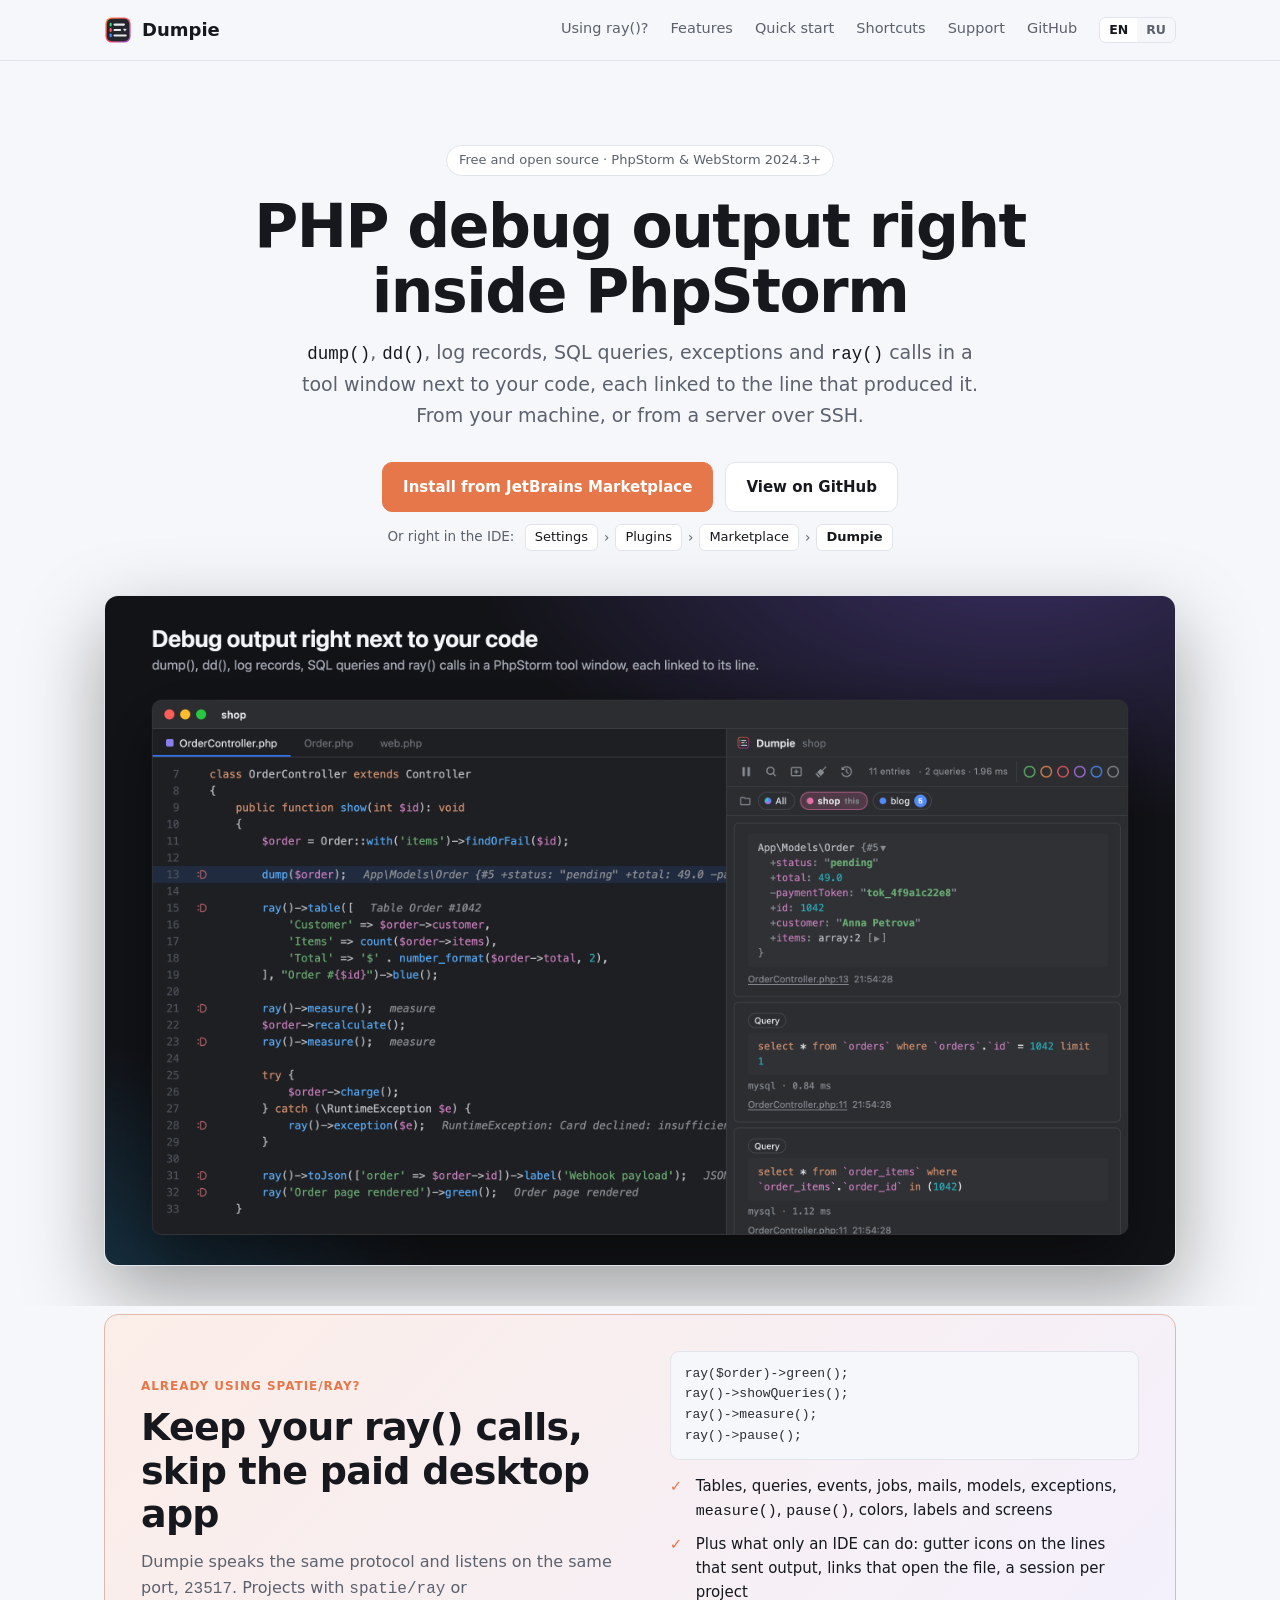
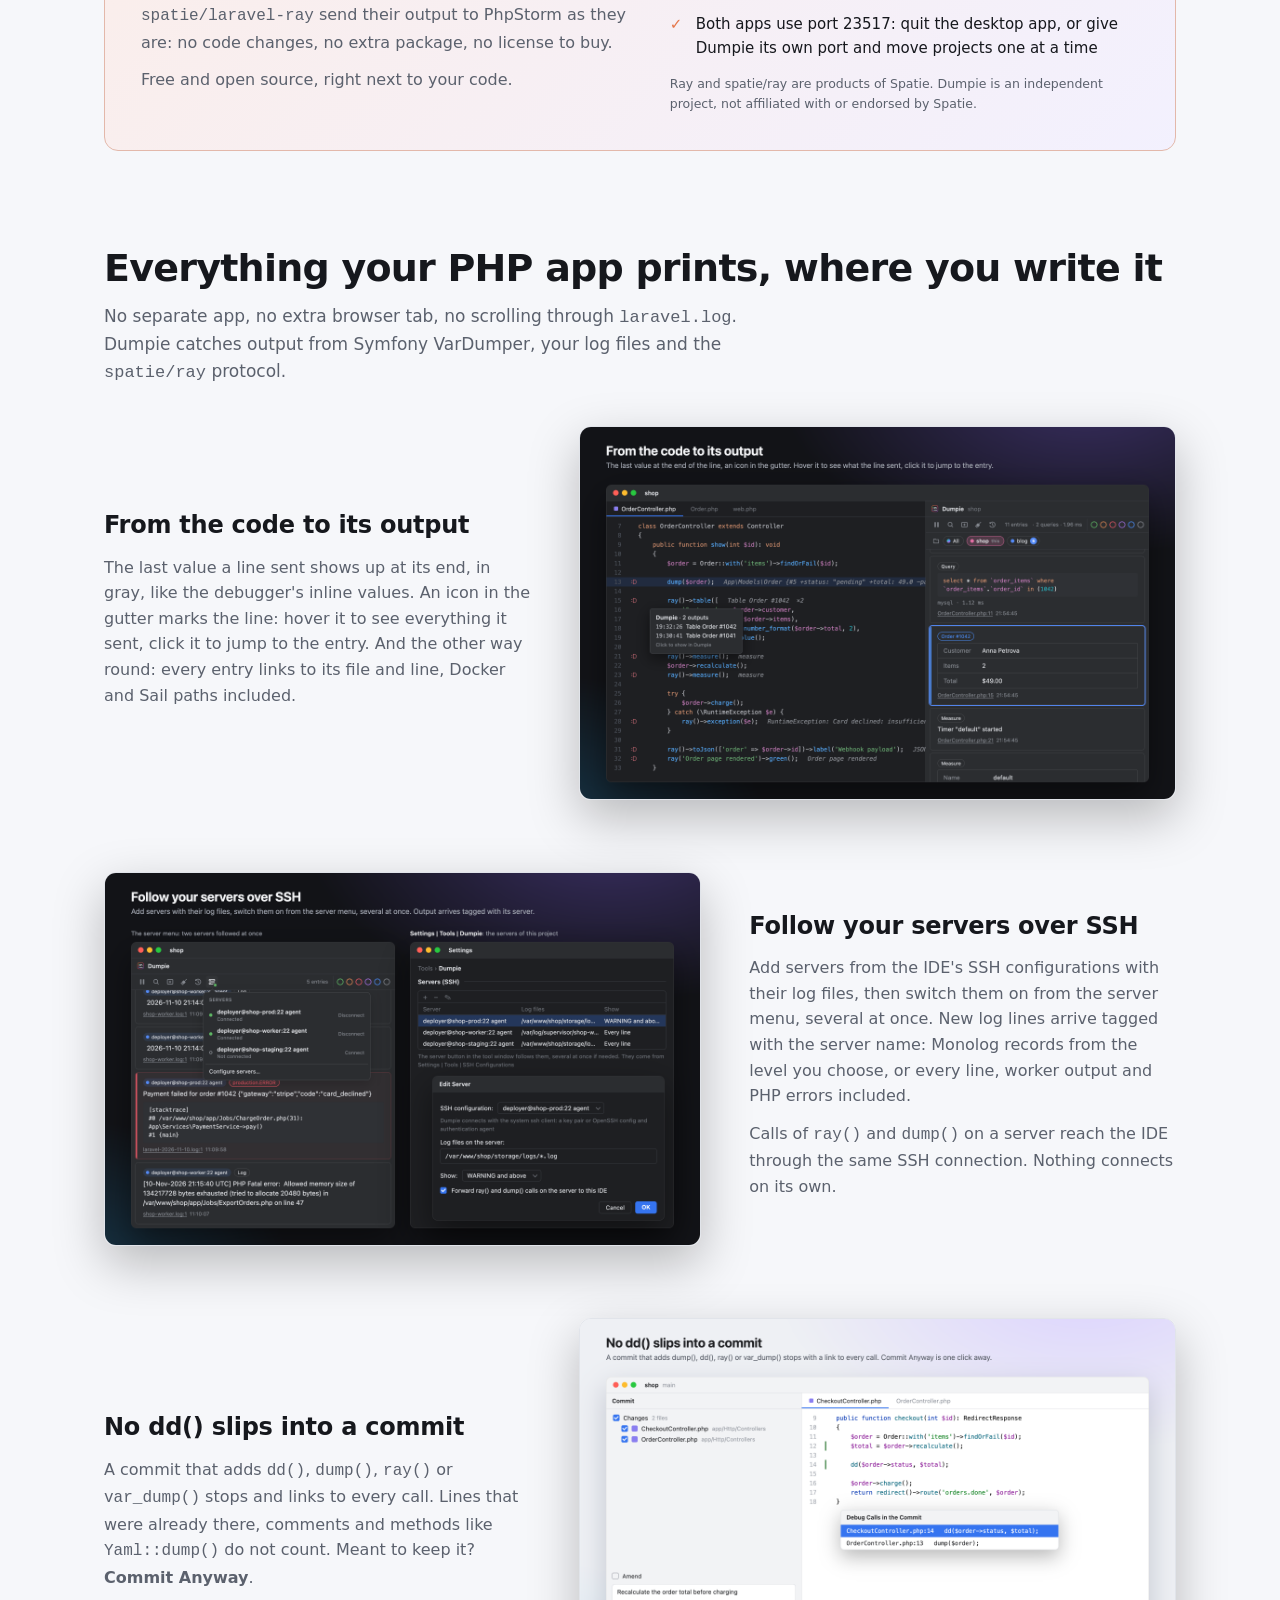
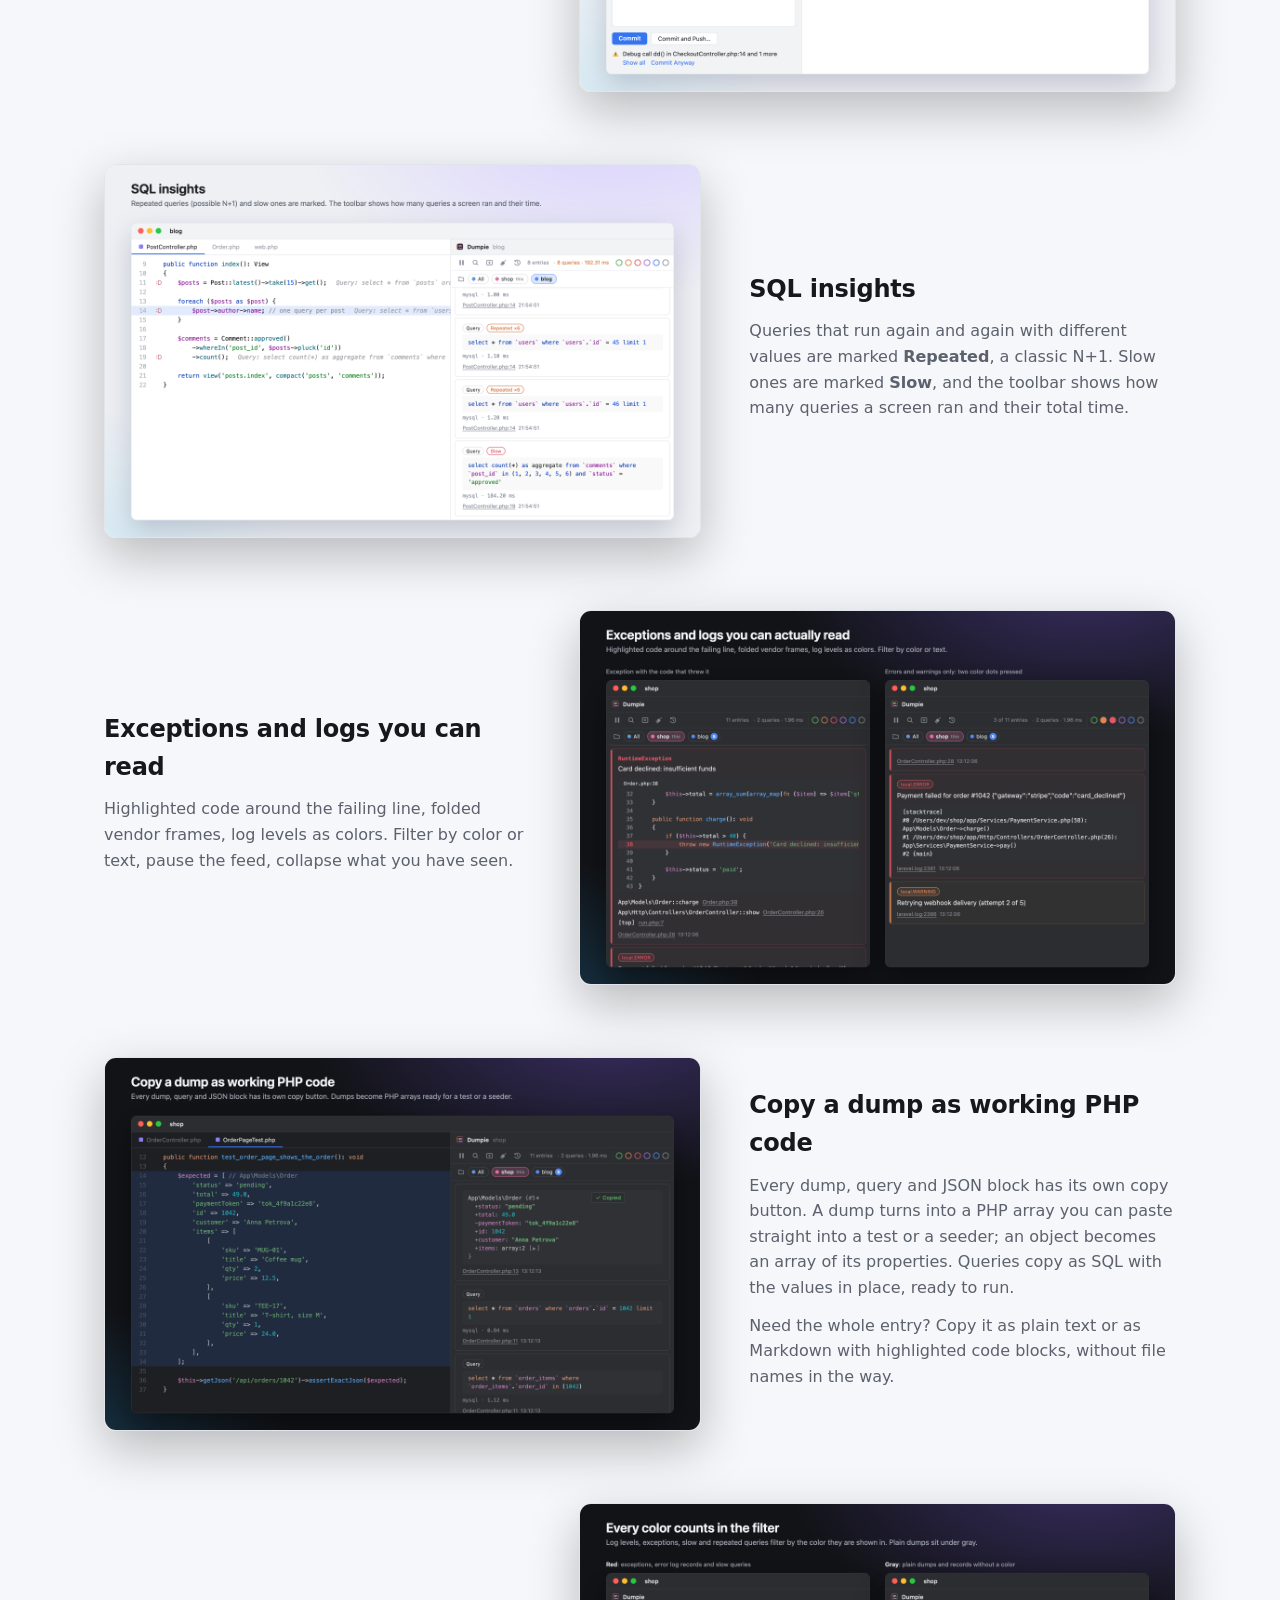
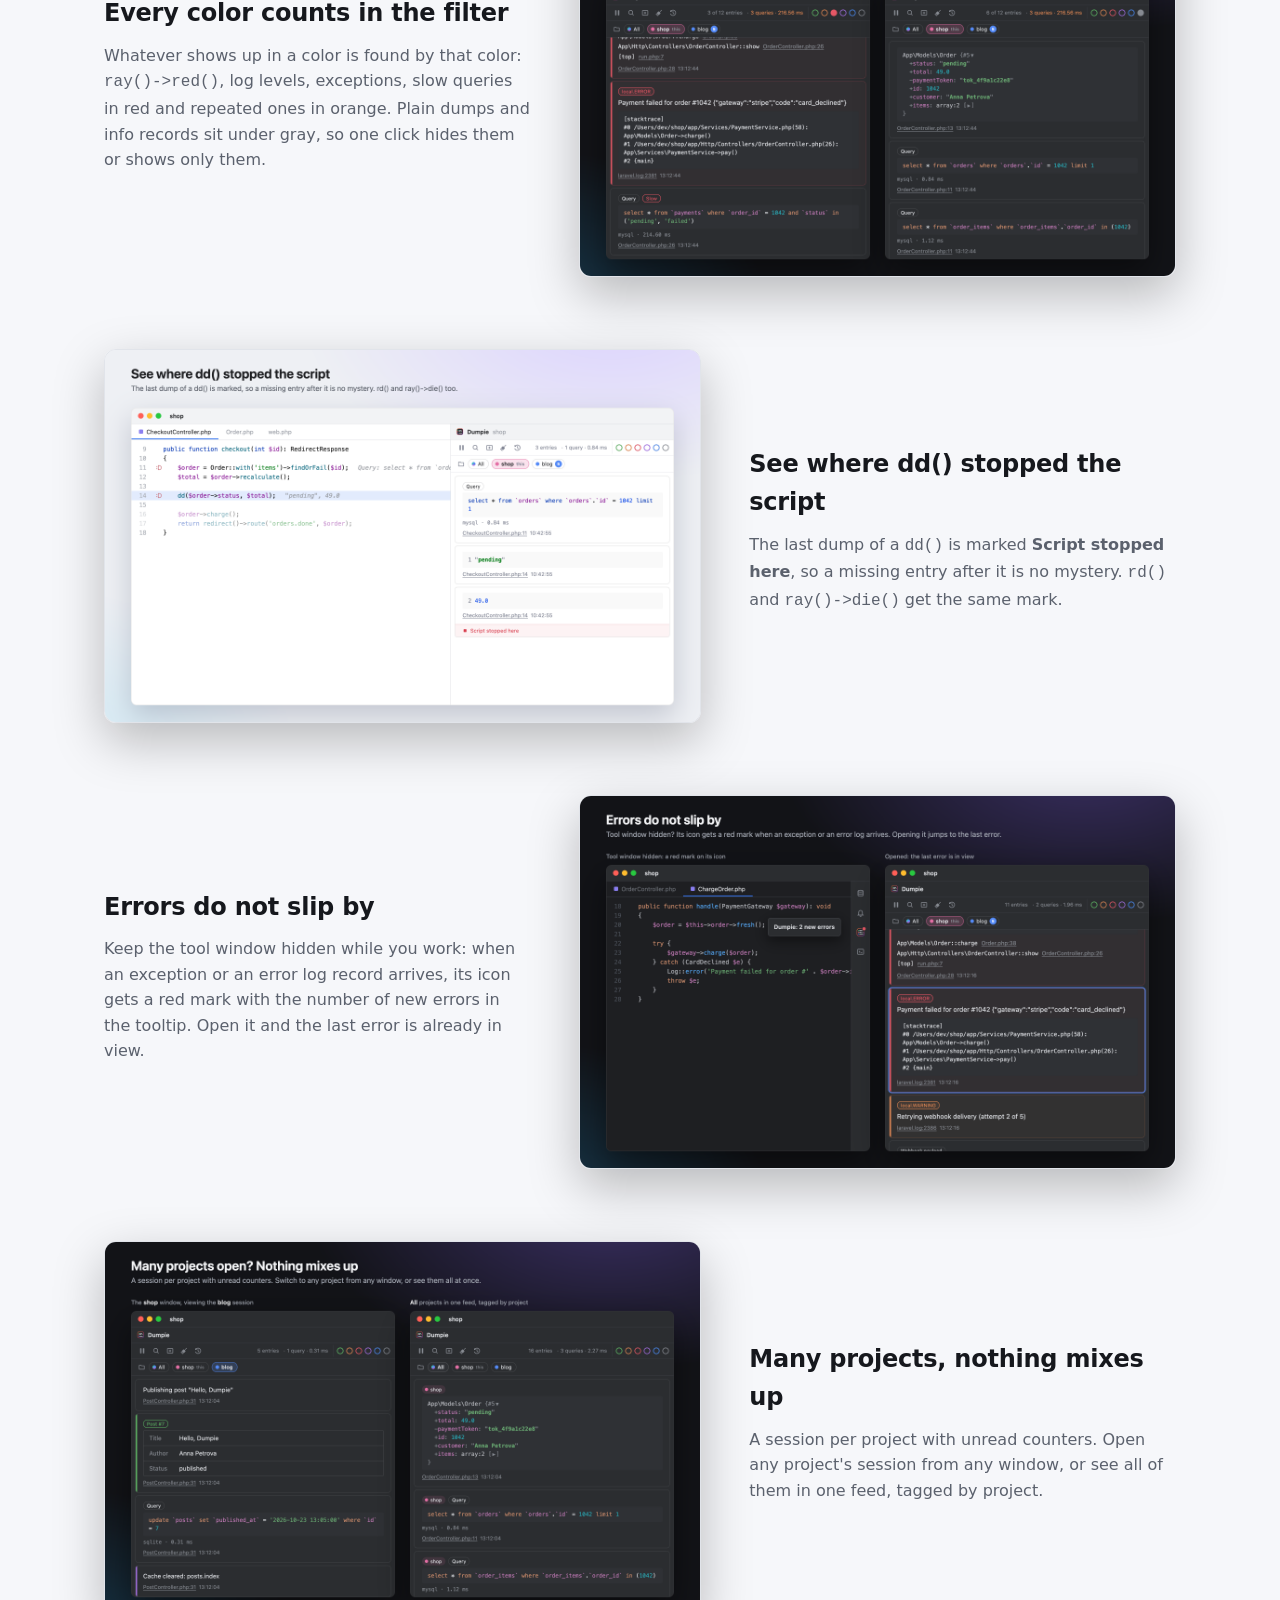
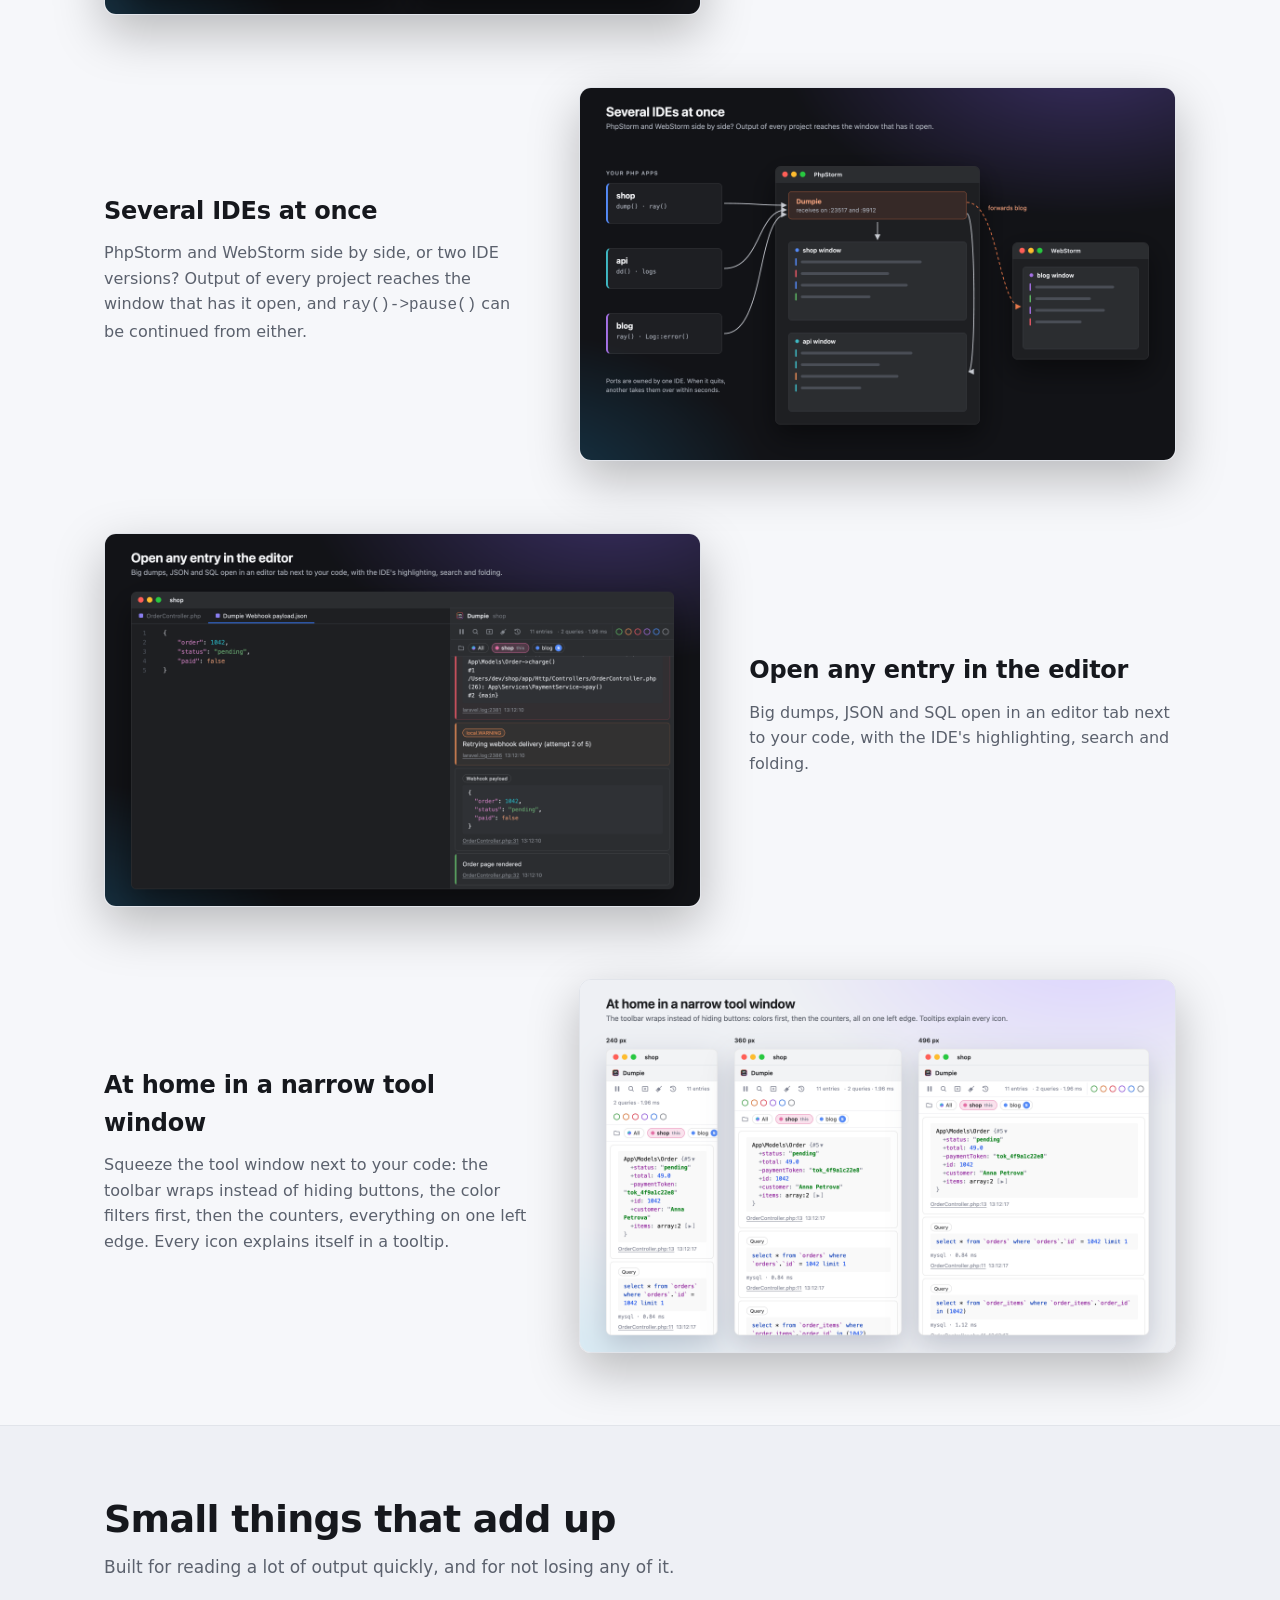
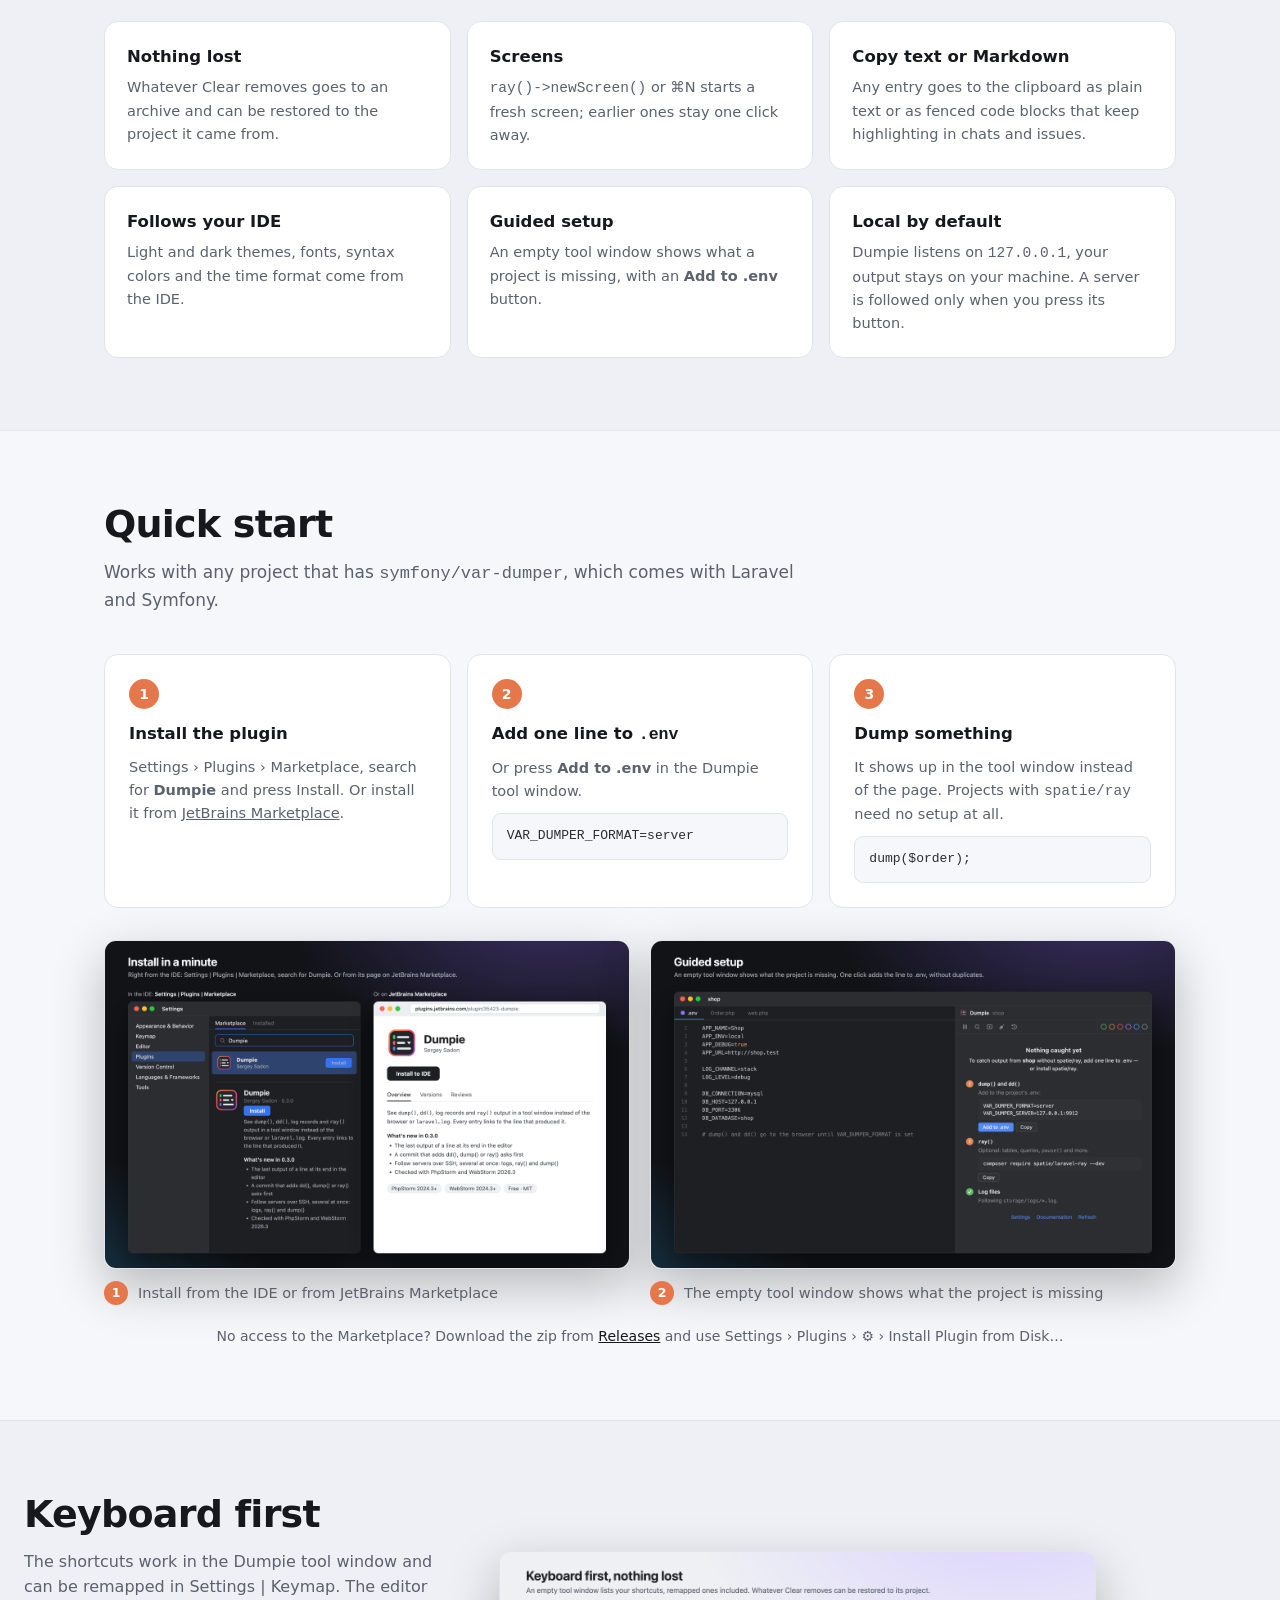
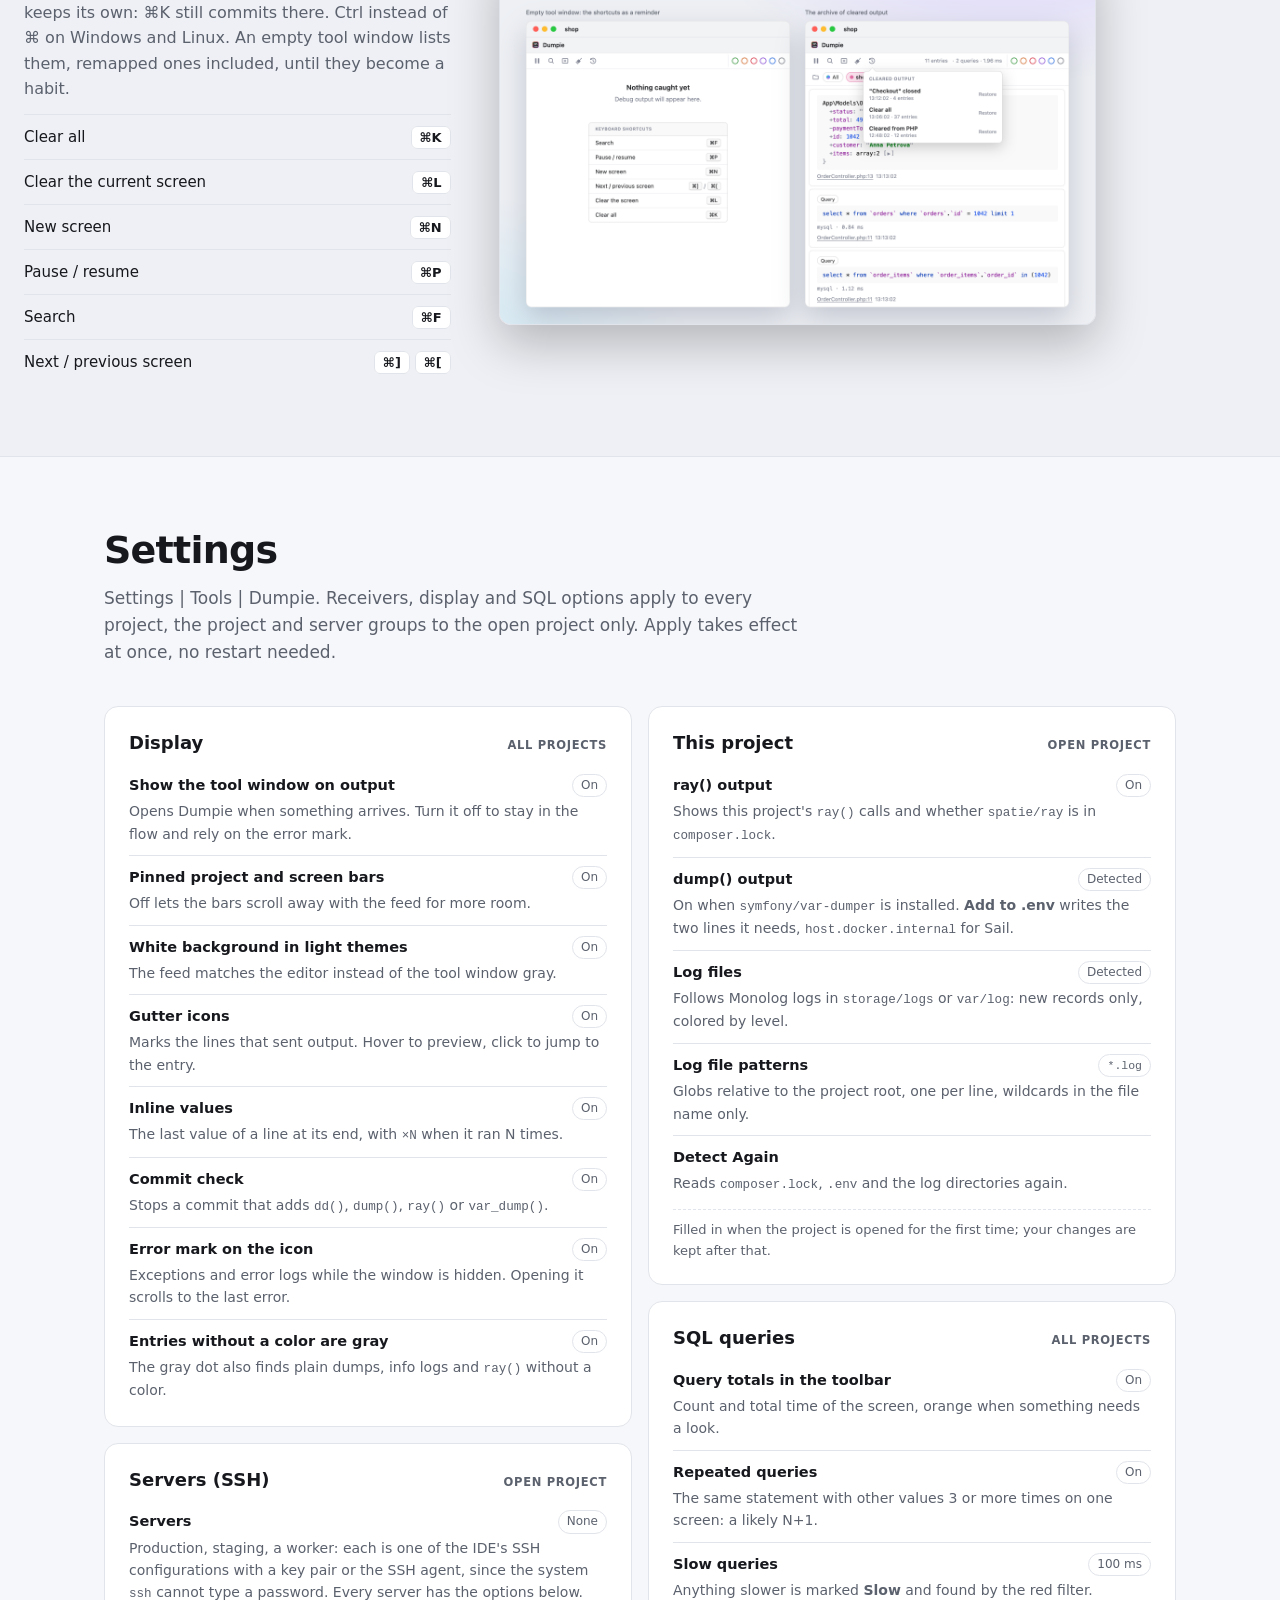
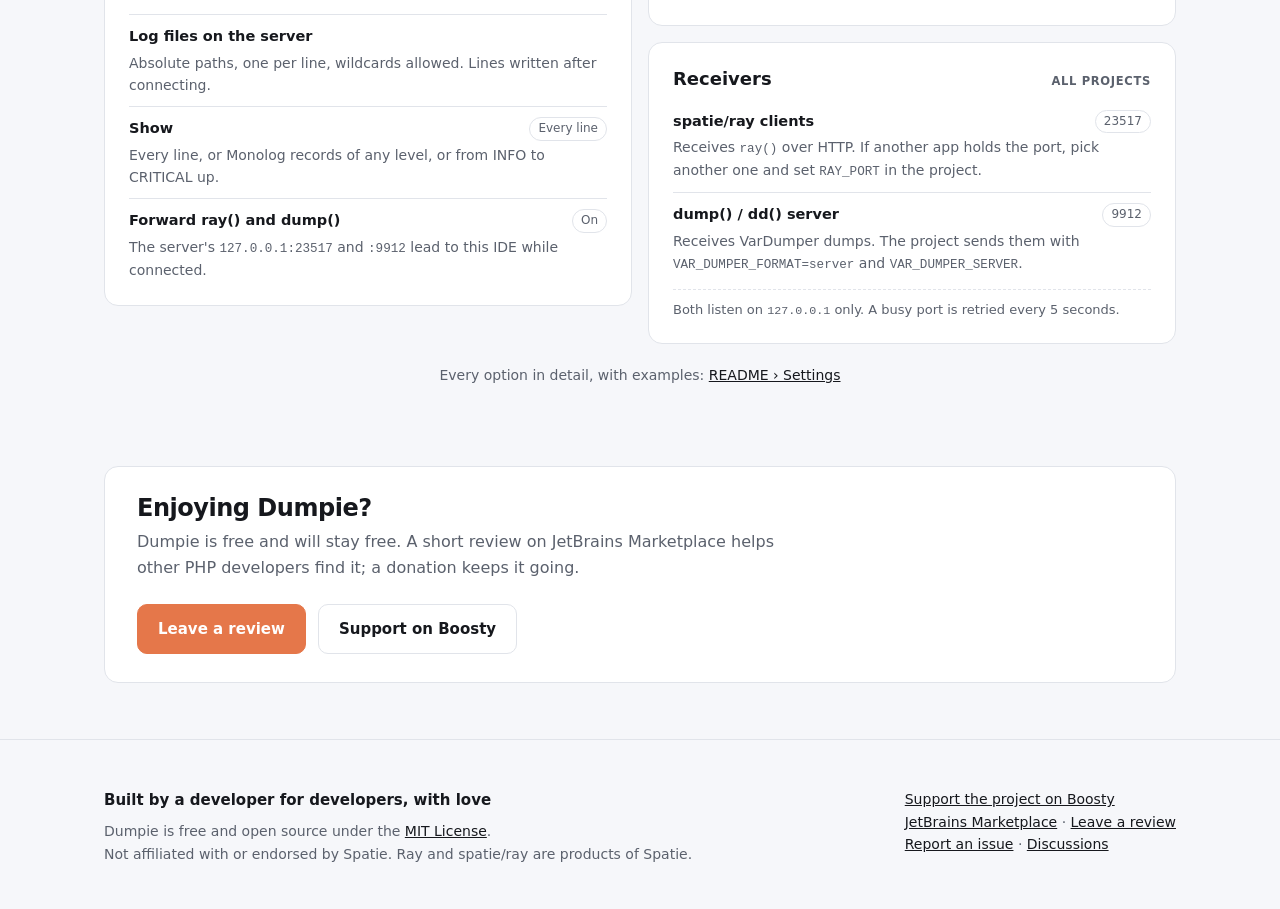
==== commit a1f9c91a: "Docs for 0.3.0: servers over SSH, commit check, inline values - New screenshots: the commit check an" ====
--- a/docs/index.html
+++ b/docs/index.html
@@ -36,7 +36,7 @@
         <span class="badge">Free and open source · PhpStorm &amp; WebStorm 2024.3+</span>
         <h1>PHP debug output right inside PhpStorm</h1>
         <p class="lead"><code>dump()</code>, <code>dd()</code>, log records, SQL queries, exceptions and <code>ray()</code> calls in a tool window
-            next to your code, each linked to the line that produced it.</p>
+            next to your code, each linked to the line that produced it. From your machine, or from a server over SSH.</p>
         <div class="cta">
             <a class="btn primary" href="https://plugins.jetbrains.com/plugin/35423-dumpie">Install from JetBrains Marketplace</a>
             <a class="btn" href="https://github.com/sadonsergey/dumpie">View on GitHub</a>
@@ -83,10 +83,32 @@
         <div class="feature">
             <div class="text">
                 <h3>From the code to its output</h3>
-                <p>Lines that sent output get an icon in the editor gutter. Hover it to see what they sent, click it to jump to the entry.
-                    And the other way round: every entry links to its file and line, Docker and Sail paths included.</p>
-            </div>
-            <div class="media"><img src="marketplace/06-gutter.png" alt="Gutter icon with a tooltip and the revealed entry" loading="lazy" width="2560" height="1600"></div>
+                <p>The last value a line sent shows up at its end, in gray, like the debugger's inline values. An icon in the gutter marks
+                    the line: hover it to see everything it sent, click it to jump to the entry. And the other way round: every entry links
+                    to its file and line, Docker and Sail paths included.</p>
+            </div>
+            <div class="media"><img src="marketplace/06-gutter.png" alt="Inline values, a gutter icon with a tooltip and the revealed entry" loading="lazy" width="2560" height="1600"></div>
+        </div>
+
+        <div class="feature flip">
+            <div class="text">
+                <h3>Follow your servers over SSH</h3>
+                <p>Add servers from the IDE's SSH configurations with their log files, then switch them on from the server menu, several at once. New log lines arrive
+                    tagged with the server name: Monolog records from the level you choose, or every line, worker output and PHP errors included.</p>
+                <p>Calls of <code>ray()</code> and <code>dump()</code> on a server reach the IDE through the same SSH connection. Nothing
+                    connects on its own.</p>
+            </div>
+            <div class="media"><img src="marketplace/18-server.png" alt="The server's output in the tool window, and its settings" loading="lazy" width="2560" height="1600"></div>
+        </div>
+
+        <div class="feature">
+            <div class="text">
+                <h3>No dd() slips into a commit</h3>
+                <p>A commit that adds <code>dd()</code>, <code>dump()</code>, <code>ray()</code> or <code>var_dump()</code> stops and links
+                    to every call. Lines that were already there, comments and methods like <code>Yaml::dump()</code> do not count.
+                    Meant to keep it? <b>Commit Anyway</b>.</p>
+            </div>
+            <div class="media"><img src="marketplace/17-commit.png" alt="A commit with dd() stopped, and the list of debug calls" loading="lazy" width="2560" height="1600"></div>
         </div>
 
         <div class="feature flip">
@@ -191,7 +213,7 @@
             <div class="card"><h4>Copy text or Markdown</h4><p>Any entry goes to the clipboard as plain text or as fenced code blocks that keep highlighting in chats and issues.</p></div>
             <div class="card"><h4>Follows your IDE</h4><p>Light and dark themes, fonts, syntax colors and the time format come from the IDE.</p></div>
             <div class="card"><h4>Guided setup</h4><p>An empty tool window shows what a project is missing, with an <b>Add to .env</b> button.</p></div>
-            <div class="card"><h4>Local only</h4><p>Dumpie listens on <code>127.0.0.1</code>. Nothing leaves your machine.</p></div>
+            <div class="card"><h4>Local by default</h4><p>Dumpie listens on <code>127.0.0.1</code>, your output stays on your machine. A server is followed only when you press its button.</p></div>
         </div>
     </div>
 </section>
@@ -255,7 +277,7 @@
 <section id="settings">
     <div class="wrap">
         <h2>Settings</h2>
-        <p class="section-lead">Settings | Tools | Dumpie. Receivers, display and SQL options apply to every project, the last group to the open project only. Apply takes effect at once, no restart needed.</p>
+        <p class="section-lead">Settings | Tools | Dumpie. Receivers, display and SQL options apply to every project, the project and server groups to the open project only. Apply takes effect at once, no restart needed.</p>
         <div class="settings">
             <div class="set-col">
                 <div class="set-card">
@@ -264,14 +286,17 @@
                     <div class="opt"><div class="opt-head"><b>Pinned project and screen bars</b><span>On</span></div><p>Off lets the bars scroll away with the feed for more room.</p></div>
                     <div class="opt"><div class="opt-head"><b>White background in light themes</b><span>On</span></div><p>The feed matches the editor instead of the tool window gray.</p></div>
                     <div class="opt"><div class="opt-head"><b>Gutter icons</b><span>On</span></div><p>Marks the lines that sent output. Hover to preview, click to jump to the entry.</p></div>
+                    <div class="opt"><div class="opt-head"><b>Inline values</b><span>On</span></div><p>The last value of a line at its end, with <code>×N</code> when it ran N times.</p></div>
+                    <div class="opt"><div class="opt-head"><b>Commit check</b><span>On</span></div><p>Stops a commit that adds <code>dd()</code>, <code>dump()</code>, <code>ray()</code> or <code>var_dump()</code>.</p></div>
                     <div class="opt"><div class="opt-head"><b>Error mark on the icon</b><span>On</span></div><p>Exceptions and error logs while the window is hidden. Opening it scrolls to the last error.</p></div>
                     <div class="opt"><div class="opt-head"><b>Entries without a color are gray</b><span>On</span></div><p>The gray dot also finds plain dumps, info logs and <code>ray()</code> without a color.</p></div>
                 </div>
                 <div class="set-card">
-                    <h3>Receivers<small>All projects</small></h3>
-                    <div class="opt"><div class="opt-head"><b>spatie/ray clients</b><span>23517</span></div><p>Receives <code>ray()</code> over HTTP. If another app holds the port, pick another one and set <code>RAY_PORT</code> in the project.</p></div>
-                    <div class="opt"><div class="opt-head"><b>dump() / dd() server</b><span>9912</span></div><p>Receives VarDumper dumps. The project sends them with <code>VAR_DUMPER_FORMAT=server</code> and <code>VAR_DUMPER_SERVER</code>.</p></div>
-                    <p class="set-note">Both listen on <code>127.0.0.1</code> only. A busy port is retried every 5 seconds.</p>
+                    <h3>Servers (SSH)<small>Open project</small></h3>
+                    <div class="opt"><div class="opt-head"><b>Servers</b><span>None</span></div><p>Production, staging, a worker: each is one of the IDE's SSH configurations with a key pair or the SSH agent, since the system <code>ssh</code> cannot type a password. Every server has the options below.</p></div>
+                    <div class="opt"><div class="opt-head"><b>Log files on the server</b></div><p>Absolute paths, one per line, wildcards allowed. Lines written after connecting.</p></div>
+                    <div class="opt"><div class="opt-head"><b>Show</b><span>Every line</span></div><p>Every line, or Monolog records of any level, or from INFO to CRITICAL up.</p></div>
+                    <div class="opt"><div class="opt-head"><b>Forward ray() and dump()</b><span>On</span></div><p>The server's <code>127.0.0.1:23517</code> and <code>:9912</code> lead to this IDE while connected.</p></div>
                 </div>
             </div>
             <div class="set-col">
@@ -289,6 +314,12 @@
                     <div class="opt"><div class="opt-head"><b>Query totals in the toolbar</b><span>On</span></div><p>Count and total time of the screen, orange when something needs a look.</p></div>
                     <div class="opt"><div class="opt-head"><b>Repeated queries</b><span>On</span></div><p>The same statement with other values 3 or more times on one screen: a likely N+1.</p></div>
                     <div class="opt"><div class="opt-head"><b>Slow queries</b><span>100 ms</span></div><p>Anything slower is marked <b>Slow</b> and found by the red filter.</p></div>
+                </div>
+                <div class="set-card">
+                    <h3>Receivers<small>All projects</small></h3>
+                    <div class="opt"><div class="opt-head"><b>spatie/ray clients</b><span>23517</span></div><p>Receives <code>ray()</code> over HTTP. If another app holds the port, pick another one and set <code>RAY_PORT</code> in the project.</p></div>
+                    <div class="opt"><div class="opt-head"><b>dump() / dd() server</b><span>9912</span></div><p>Receives VarDumper dumps. The project sends them with <code>VAR_DUMPER_FORMAT=server</code> and <code>VAR_DUMPER_SERVER</code>.</p></div>
+                    <p class="set-note">Both listen on <code>127.0.0.1</code> only. A busy port is retried every 5 seconds.</p>
                 </div>
             </div>
         </div>
